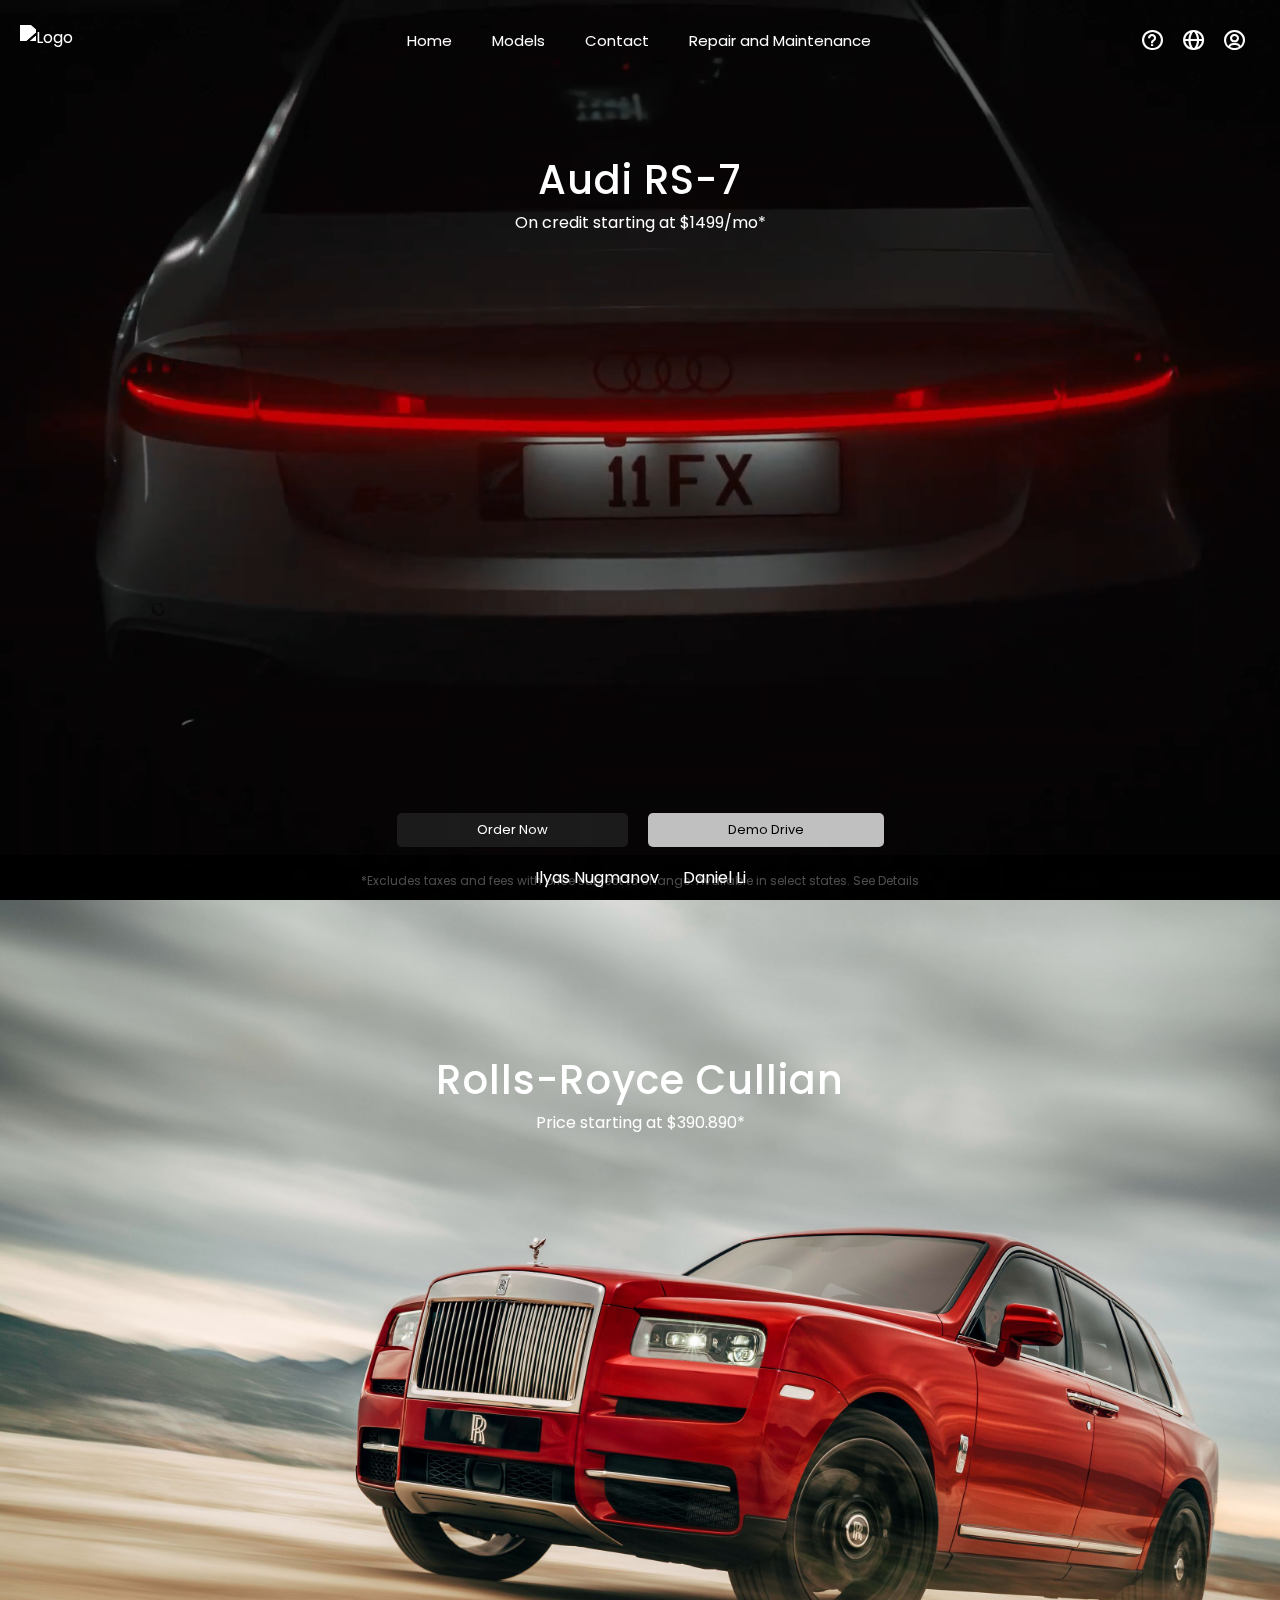
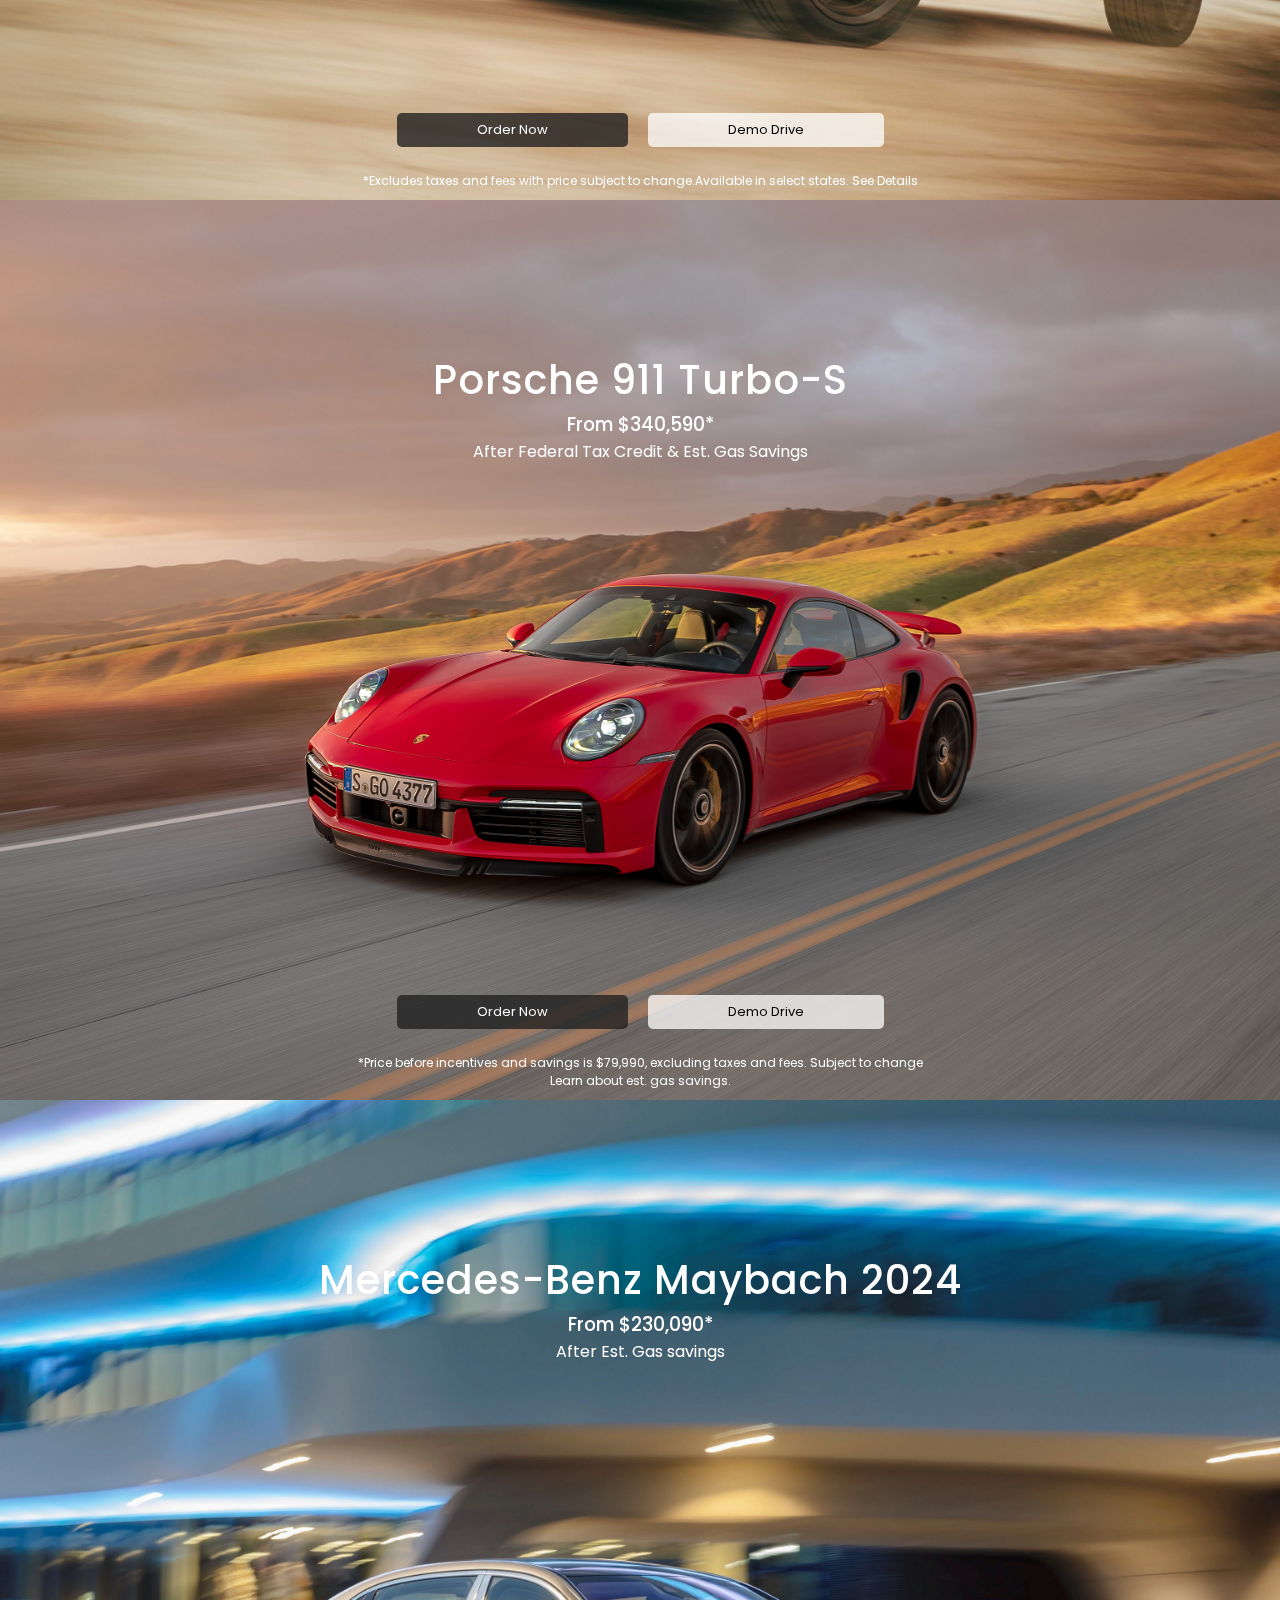
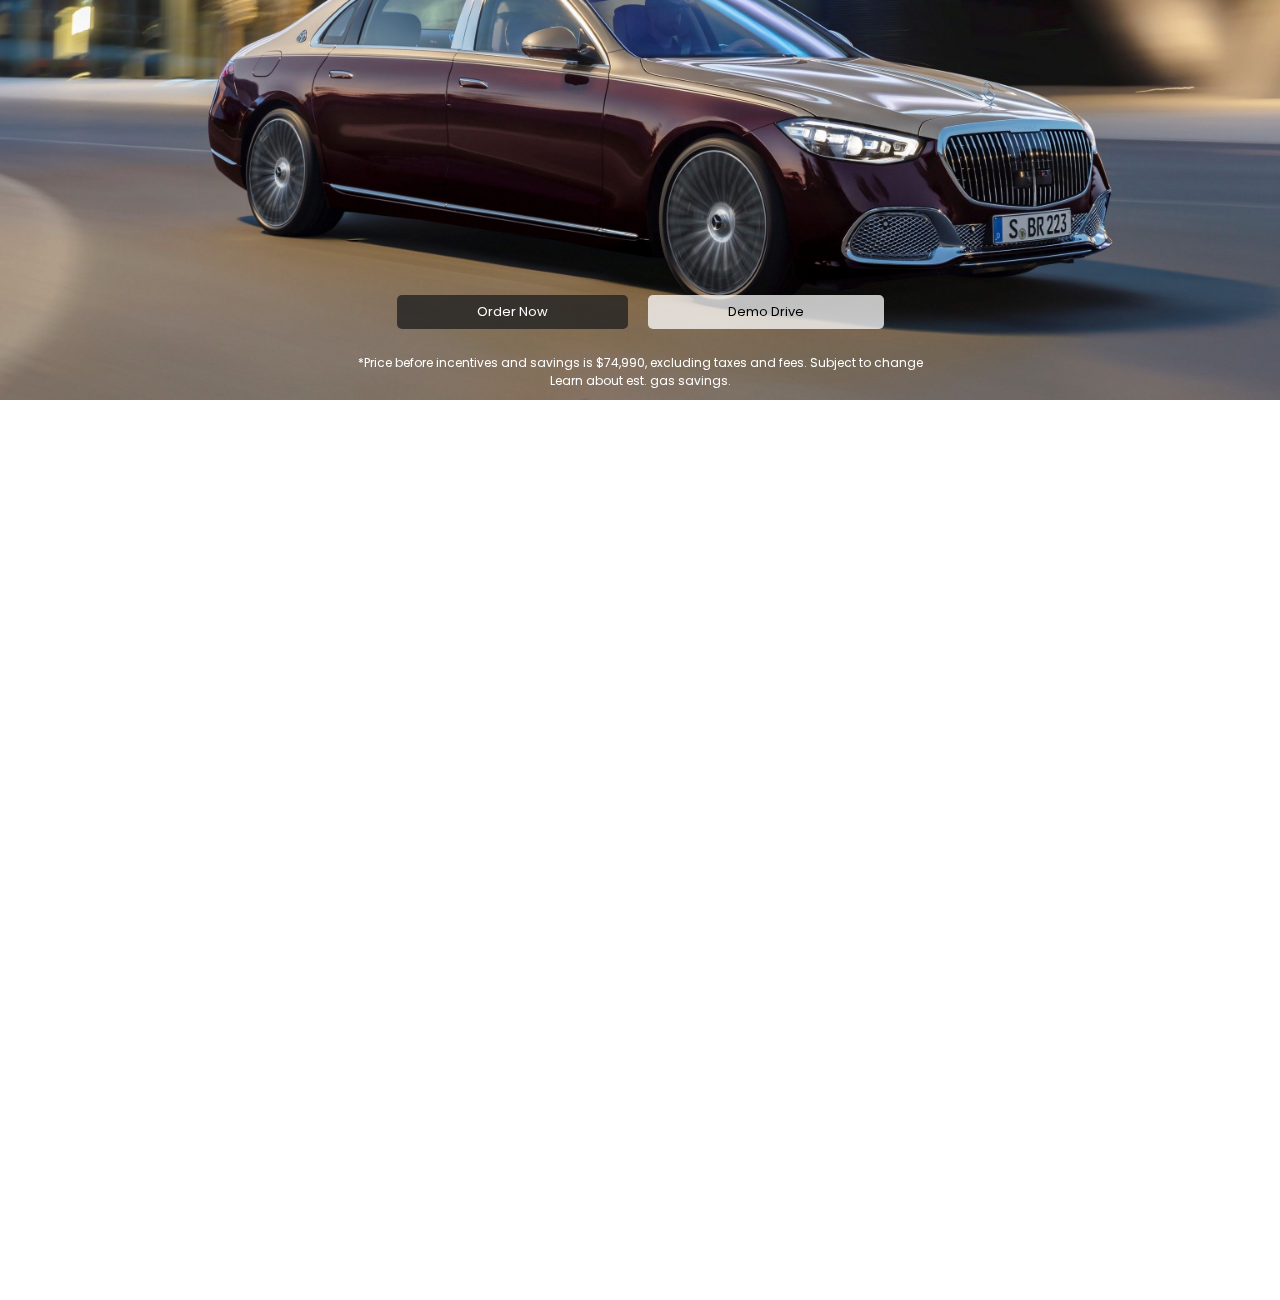
==== index.html @ b731d1b4 "sorting and new page" ====
<!DOCTYPE html>
<html lang="en">
  <head>
    <meta charset="UTF-8" />
    <meta name="viewport" content="width=device-width, initial-scale=1.0" />
    <link rel="stylesheet" href="style.css" />
    <link href="https://unpkg.com/boxicons@2.1.4/css/boxicons.min.css" rel="stylesheet" />
    
    <title>Car Showroom Website</title>
  </head>
  <body>
    <nav class="nav-container">
      
        <img class="logo" src="media/Logo.png" alt="Logo" />
      </a>
      <ul>
        <li><a href="index.html">Home</a></li>
        <li><a href="models.html">Models</a></li>
        <li><a href="contact.html">Contact</a></li>
        <li><a href="repair.html">Repair and Maintenance</a></li>
      </ul>
      <div class="icons">
        <i class="bx bx-help-circle"></i>
        <i class="bx bx-globe"></i>
        <i class="bx bx-user-circle"></i>
      </div>
    </nav>


    <ul class="pages">
      <li>
        <video src="media/audirs7.mp4" muted autoplay loop></video>
        <div class="page-info">
          <h1>Audi RS-7</h1>
          <p>On credit starting at $1499/mo*</p>
        </div>
        <div class="page-footer">
          <div class="buttons inverted">
            <button>Order Now</button>
            <button>Demo Drive</button>
            
          </div>
          <p>
            *Excludes taxes and fees with price subject to change. Available in select states.
            <a href="#">See Details</a>
          </p>
        </div>
      </li>


    
      <li>
        <img src="media/roll-royce-callinan.jpg" alt="Rolls-Royce" />
        <div class="page-info">
          <h1>Rolls-Royce Cullian</h1>
          <p>Price starting at $390.890*</p>
        </div>
        <div class="page-footer">
          <div class="buttons inverted">
            <button>Order Now</button>
            <button>Demo Drive</button>
          </div>
          <p>
            *Excludes taxes and fees with price subject to change.Available in select states.
            <a href="#">See Details</a>
          </p>
        </div>
      </li>

      <li>
        <img src="media/Porsche-911-Turbo-S.jpg" alt="porsche" />
        <div class="page-info">
          <h1>Porsche 911 Turbo-S</h1>
          <h3>From $340,590*</h3>
          <p>After Federal Tax Credit & Est. Gas Savings</p>
        </div>
        <div class="page-footer">
          <div class="buttons inverted">
            <button>Order Now</button>
            <button>Demo Drive</button>
          </div>
          <p>
            *Price before incentives and savings is $79,990, excluding taxes and fees. Subject to change<br />
            <a href="#">Learn about est. gas savings.</a>
          </p>
        </div>
      </li>

      <li>
        <img src="media/mercedes-maybach.jpg" alt="maybach" />
        <div class="page-info">
          <h1>Mercedes-Benz Maybach 2024</h1>
          <h3>From $230,090*</h3>
          <p>After Est. Gas savings</p>
        </div>
        <div class="page-footer">
          <div class="buttons inverted">
            <button>Order Now</button>
            <button>Demo Drive</button>
          </div>
          <p>
            *Price before incentives and savings is $74,990, excluding taxes and fees. Subject to change<br />
            <a href="#">Learn about est. gas savings.</a>
          </p>
        </div>
      </li>

      <li>
        <video src="media/ferrari-purosangue.mp4" muted loop autoplay></video>
        <div class="page-info">
          <h1>Experience Purosangue</h1>
          <p>Schedule a Demo Drive Today</p>
          <p>Sales will start March 18</p>
        </div>
        <div class="page-footer">
          <div class="buttons demo-drive">
            <button>Demo Drive</button>
          </div>
        </div>
      </li>
    </ul>

    <footer>
      <p>Ilyas Nugmanov &emsp; Daniel Li</p>
    </footer>
  </body>
</html>
---- style.css ----
@import url("https://fonts.googleapis.com/css2?family=Poppins:wght@200;300;400;500;600;700;800&display=swap");

* {
  font-family: "Poppins", sans-serif;
  margin: 0;
  padding: 0;
  box-sizing: border-box;
}

html {
  overflow-x: hidden;
  scroll-snap-type: y mandatory;
}

.nav-container {
  position: fixed;
  top: 0;
  display: flex;
  justify-content: space-between;
  align-items: center;
  width: 100%;
  padding-right: 30px;
  padding-left: 20px;
  height: 80px;
  color: #fff;
  z-index: 1000;
}

.nav-container ul {
  display: flex;
  list-style: none;
  gap: 20px;
  font-size: 15px;
}

.nav-container ul li {
  cursor: pointer;
  transition: 0.5s;
  padding: 3px 10px;
  border-radius: 5px;
}

a {
  text-decoration: none;
  color: #fff;
}

.nav-container ul li:hover,
.nav-container .icons i:hover {
  background-color: rgba(0, 0, 0, 0.5);
}

.logo {
  width: 120px;
  height: 30px;
  cursor: pointer;
  filter: brightness(0) invert(1);
}

.nav-container .icons {
  display: flex;
  font-size: 25px;
  gap: 10px;
  cursor: pointer;
}

.nav-container .icons i {
  border-radius: 50%;
  padding: 3px;
  transition: 0.5s;
}

.pages {
  display: flex;
  justify-content: center;
  list-style: none;
  text-align: center;
  flex-direction: column;
}

.pages li {
  position: relative;
  display: flex;
  flex-direction: column;
  height: 100vh;
  width: 100vw;
  justify-content: space-between;
  padding-top: 150px;
  padding-bottom: 10px;
  color: #fff;
  scroll-snap-align: start;
}

.pages li video,
.pages li img {
  position: absolute;
  top: 0;
  left: 0;
  z-index: -1;
  object-fit: cover;
  width: 100%;
  height: 100%;
}

.page-info h1 {
  letter-spacing: 1px;
  font-size: 40px;
}

.page-info h1,
.page-info h3 {
  font-weight: 500;
}

.page-footer .buttons {
  margin-bottom: 25px;
  display: flex;
  gap: 20px;
  justify-content: center;
}

.page-footer .buttons button {
  font-size: 13px;
  padding: 7px 80px;
  border-radius: 5px;
  border: none;
  cursor: pointer;
}

.page-footer .buttons button:first-child {
  background-color: rgba(34, 34, 34, 0.8);
  color: #fff;
}

.page-footer .buttons button:last-child {
  background-color: rgba(255, 255, 255, 0.75);
}

.page-footer p,
.page-footer a {
  font-size: 12px;
  color: #fff;
}

.page-footer .buttons.demo-drive button {
  background-color: transparent;
  color: #fff;
  border: 3px solid #fff;
}

#model-info,
#model-footer {
  opacity: 0;
  transform: translateY(50px);
  transition: 3s;
}

footer {
  text-align: center;
  padding: 10px 0;
  color: #fff;
  position: fixed;
  bottom: 0;
  width: 100%;
  background-color: rgba(0, 0, 0, 0.7);
}
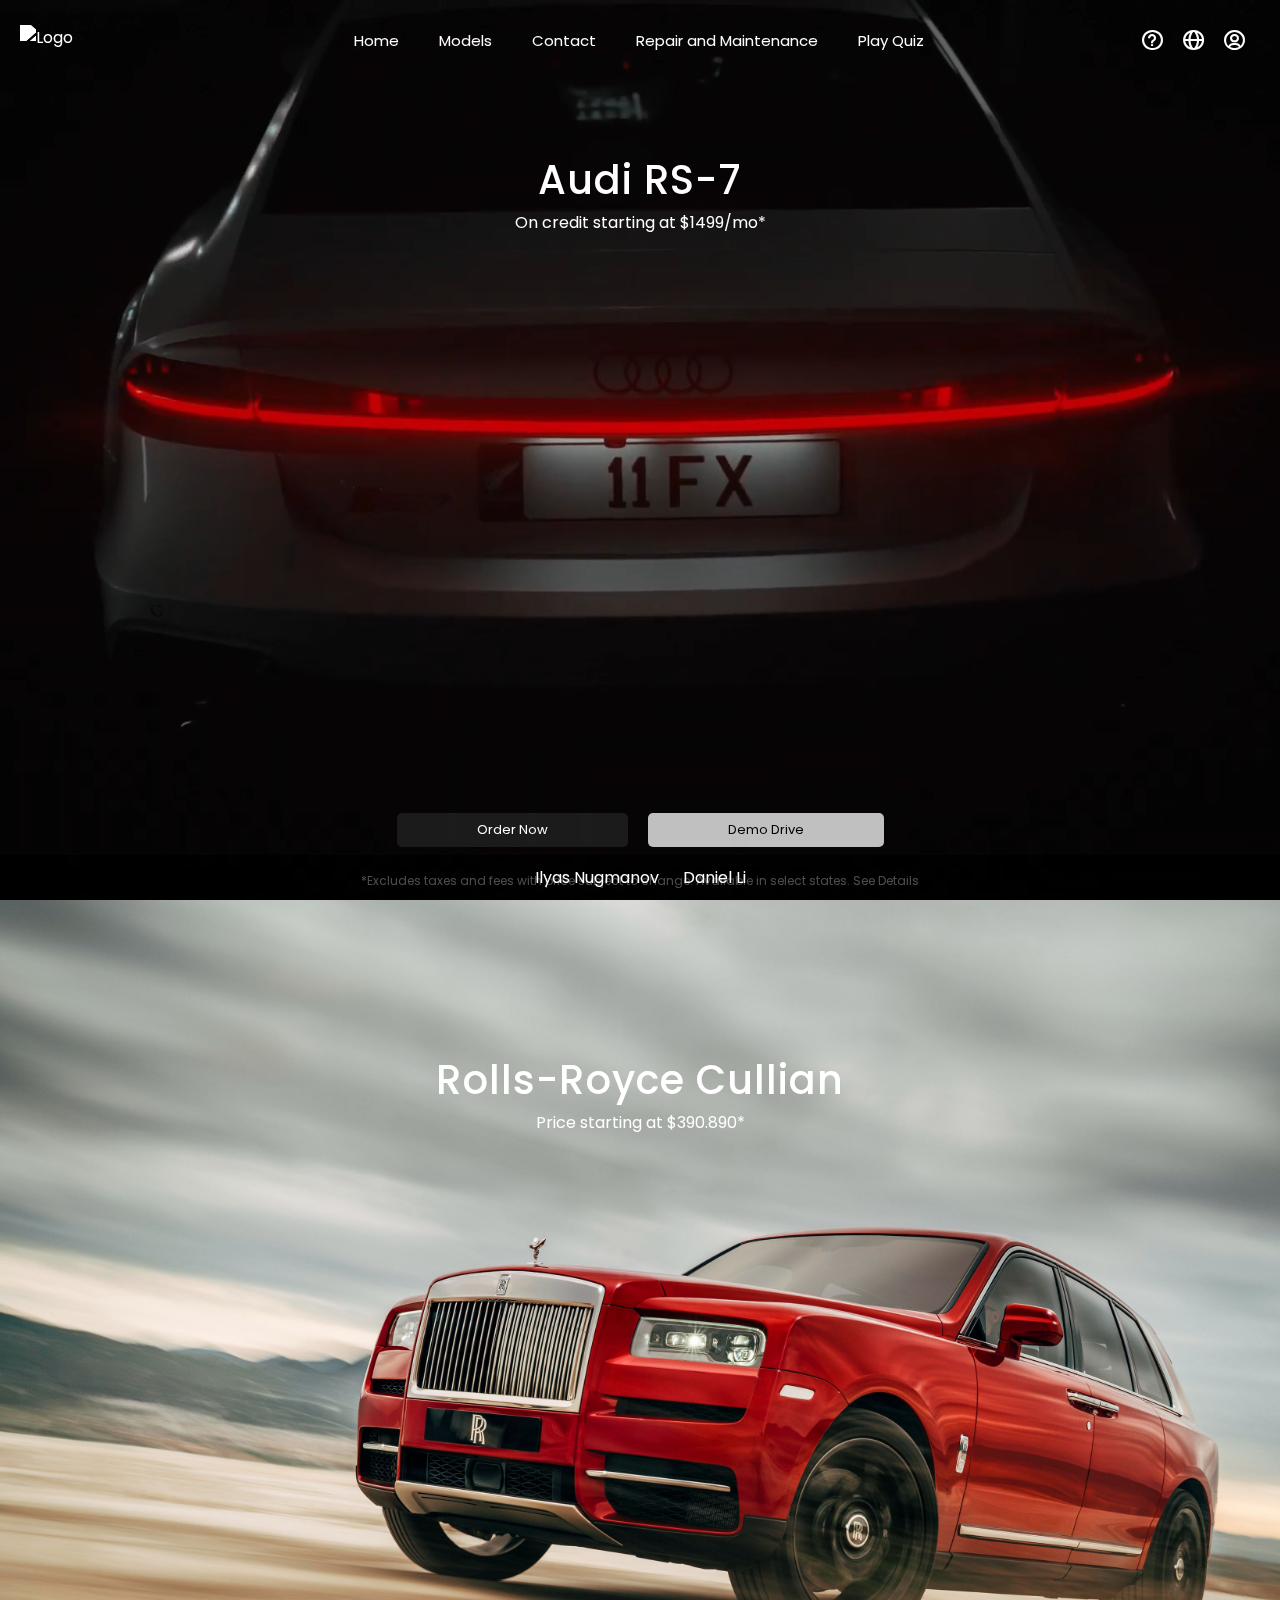
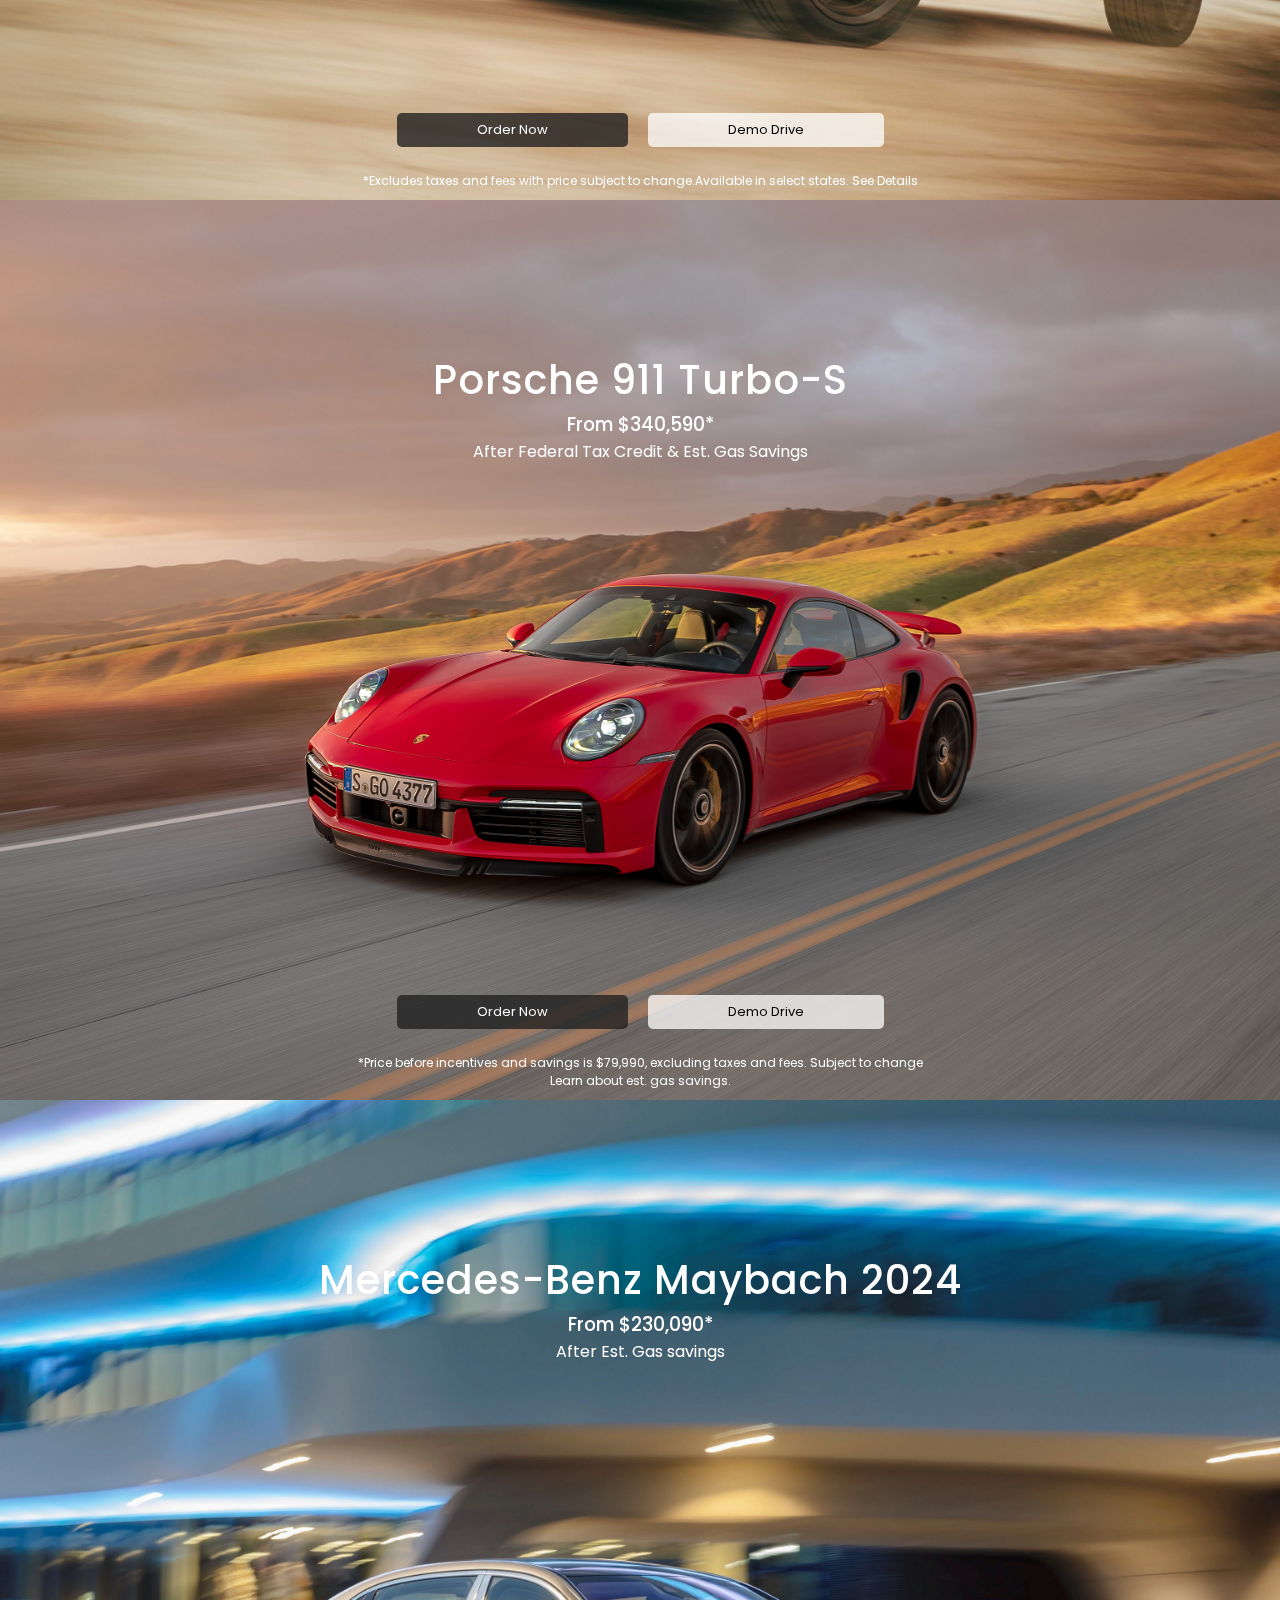
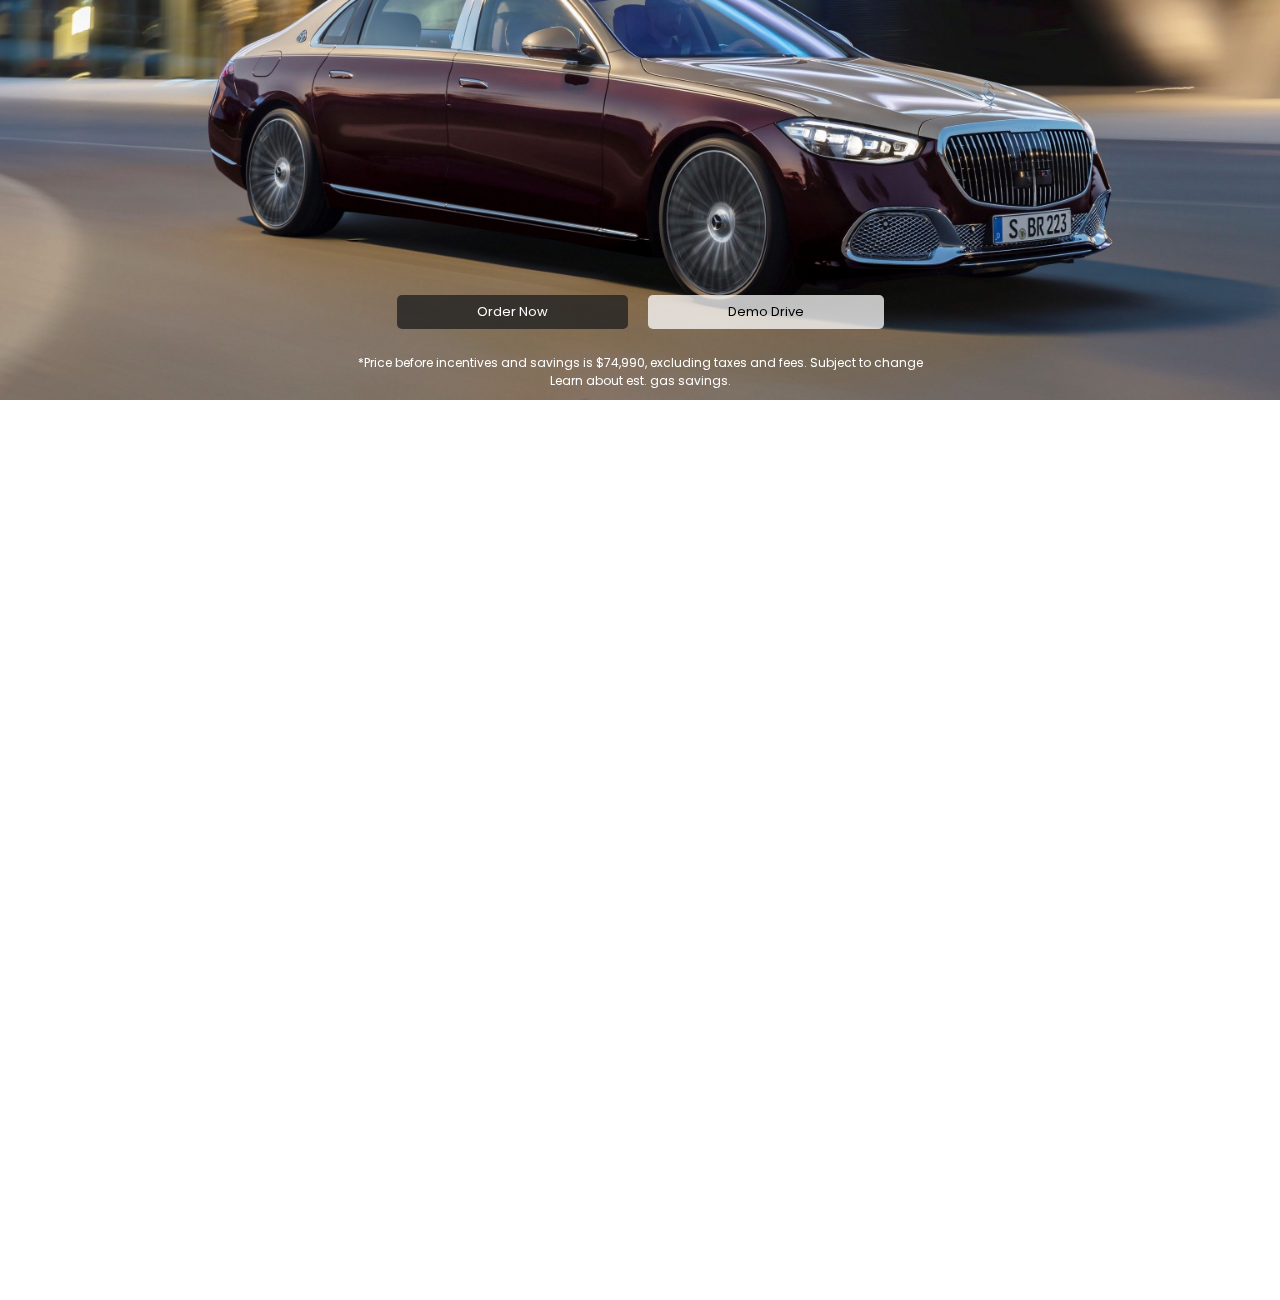
==== commit f246ab11: "quiz_added" ====
--- a/index.html
+++ b/index.html
@@ -18,6 +18,8 @@
         <li><a href="models.html">Models</a></li>
         <li><a href="contact.html">Contact</a></li>
         <li><a href="repair.html">Repair and Maintenance</a></li>
+        <li><a href="quiz.html">Play Quiz</a></li>
+        
       </ul>
       <div class="icons">
         <i class="bx bx-help-circle"></i>
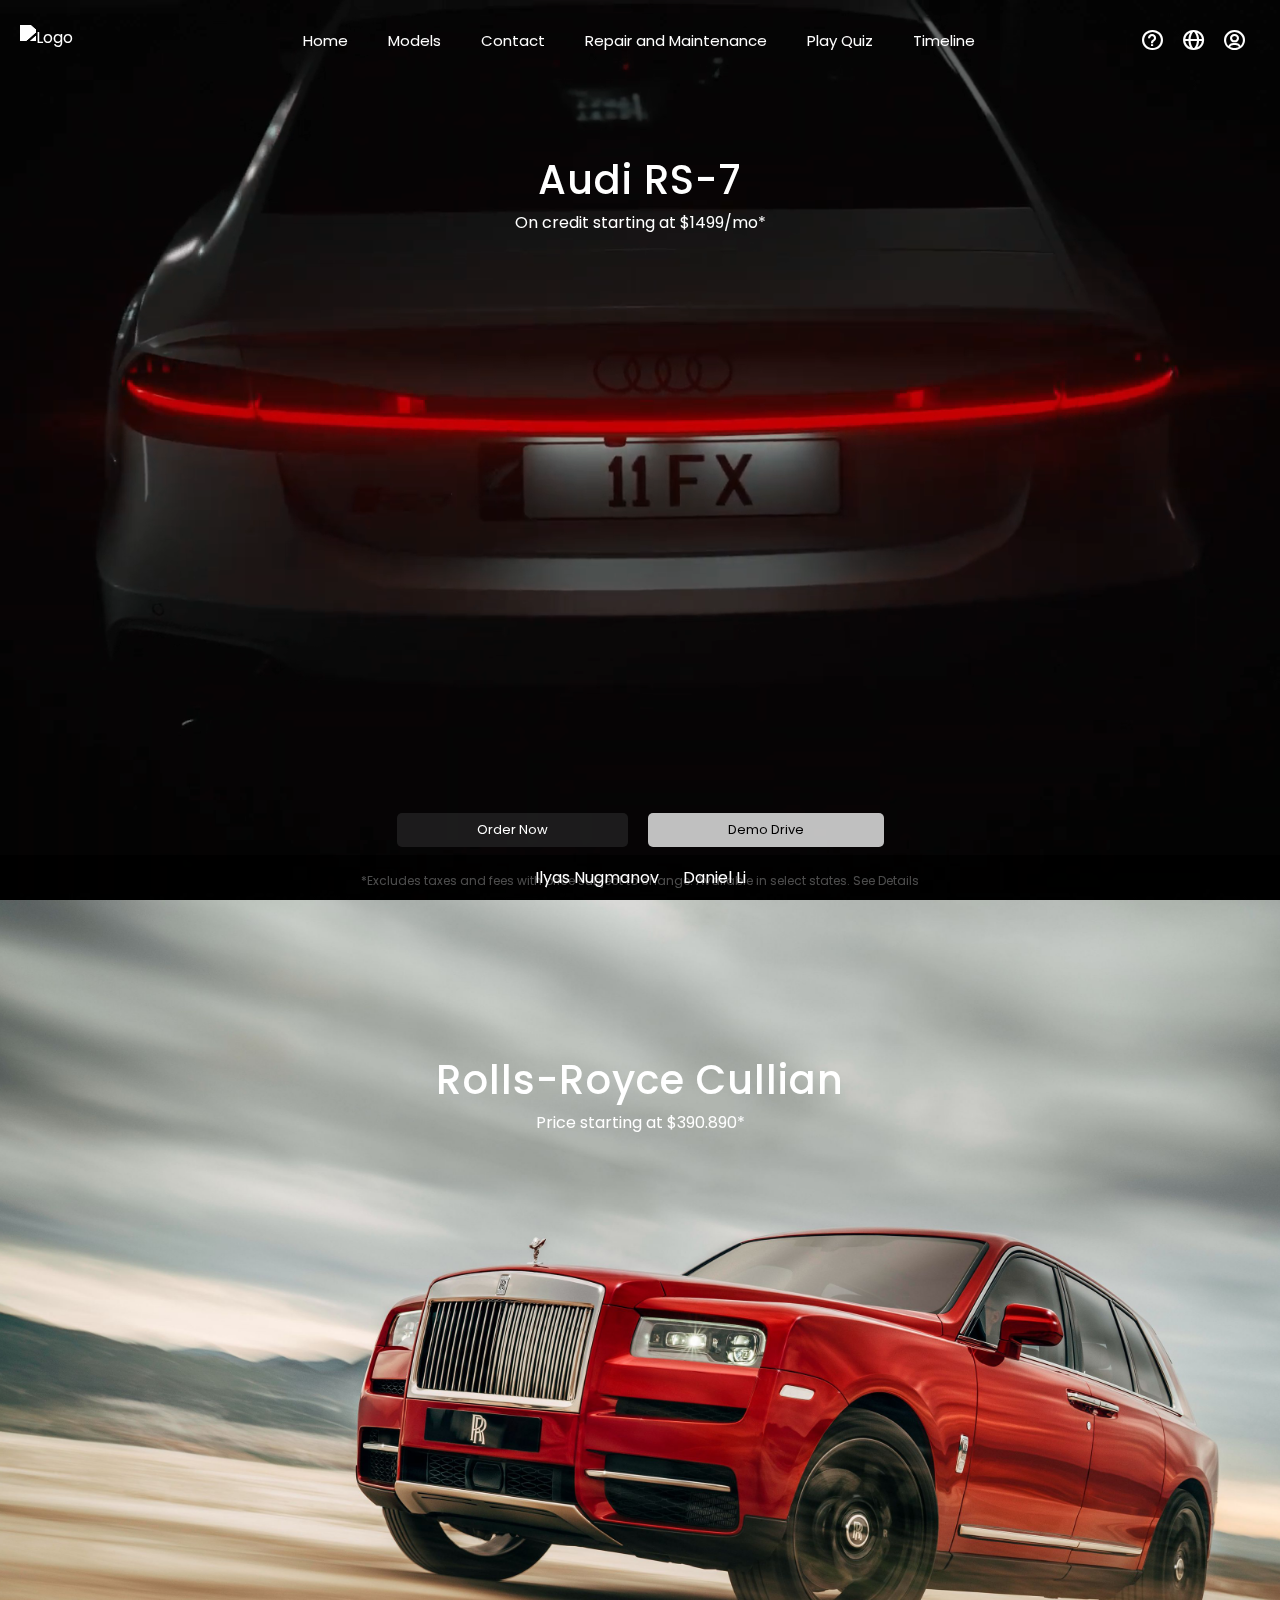
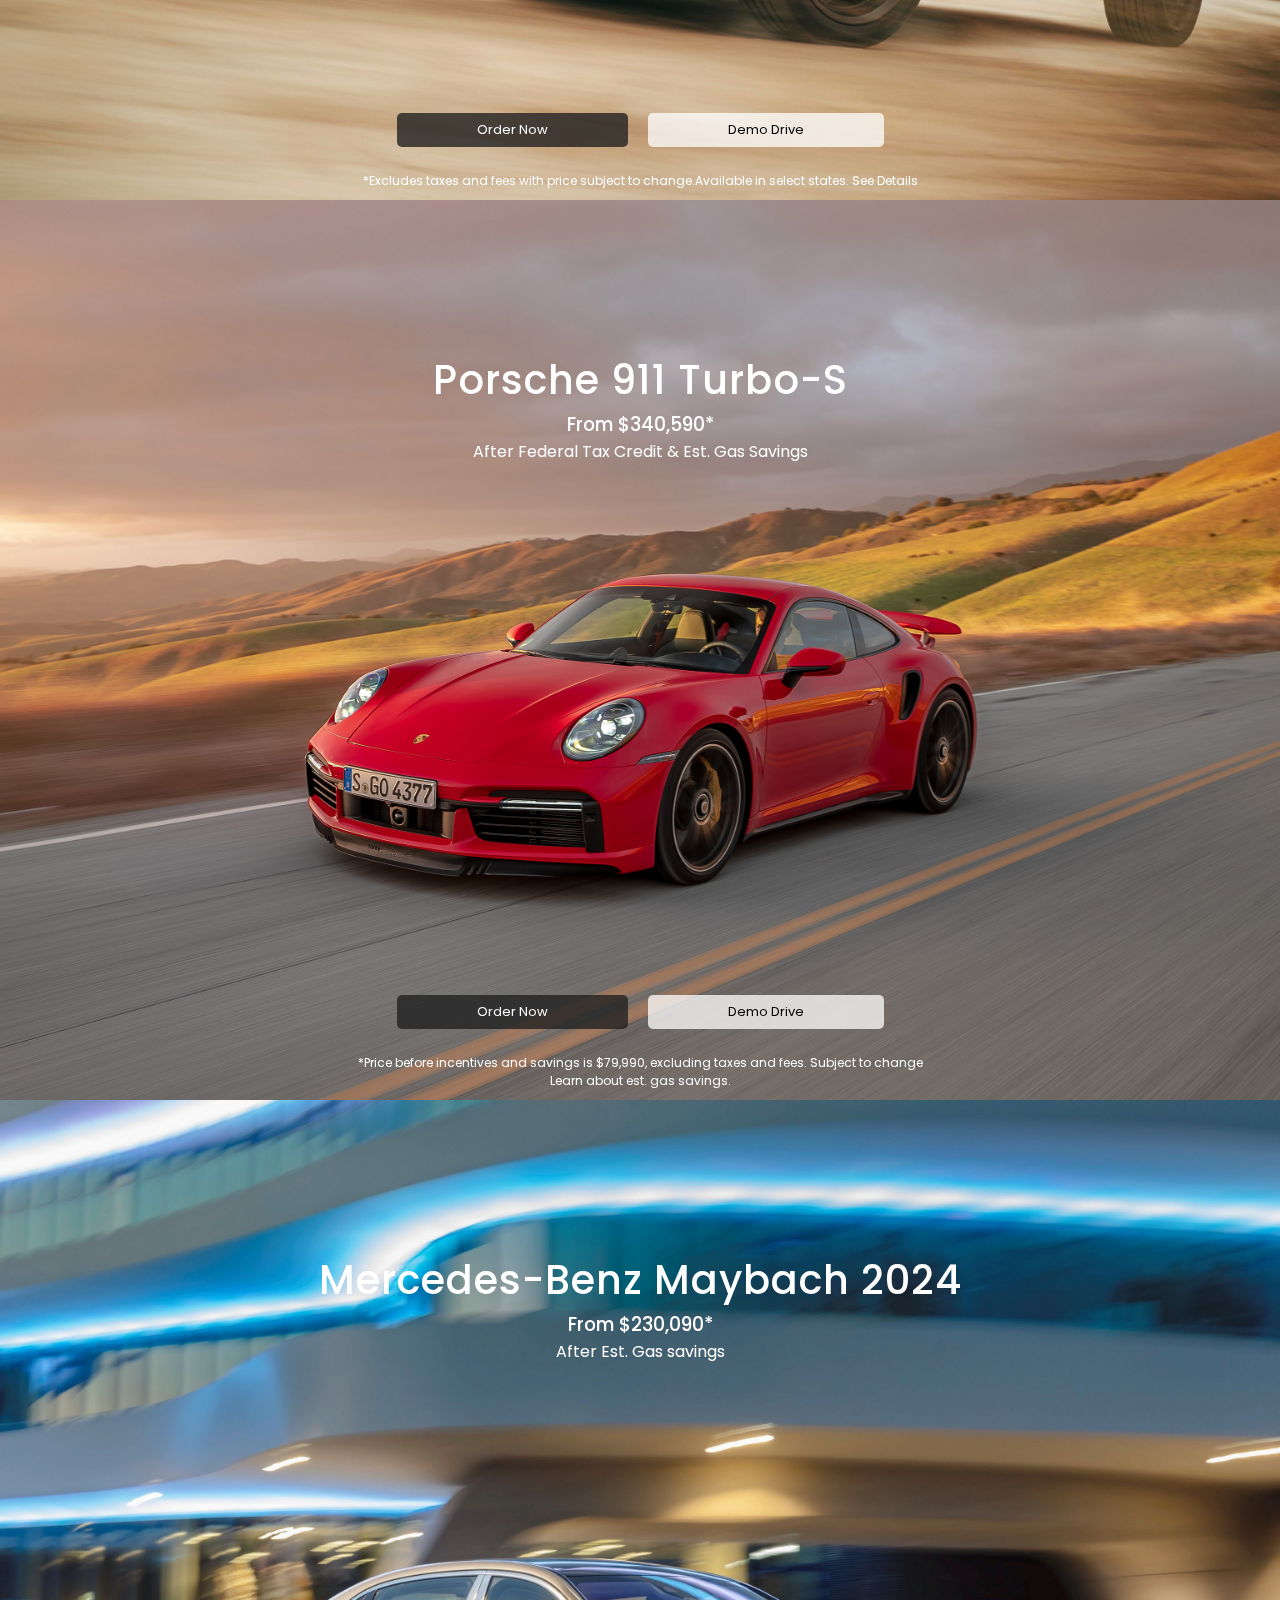
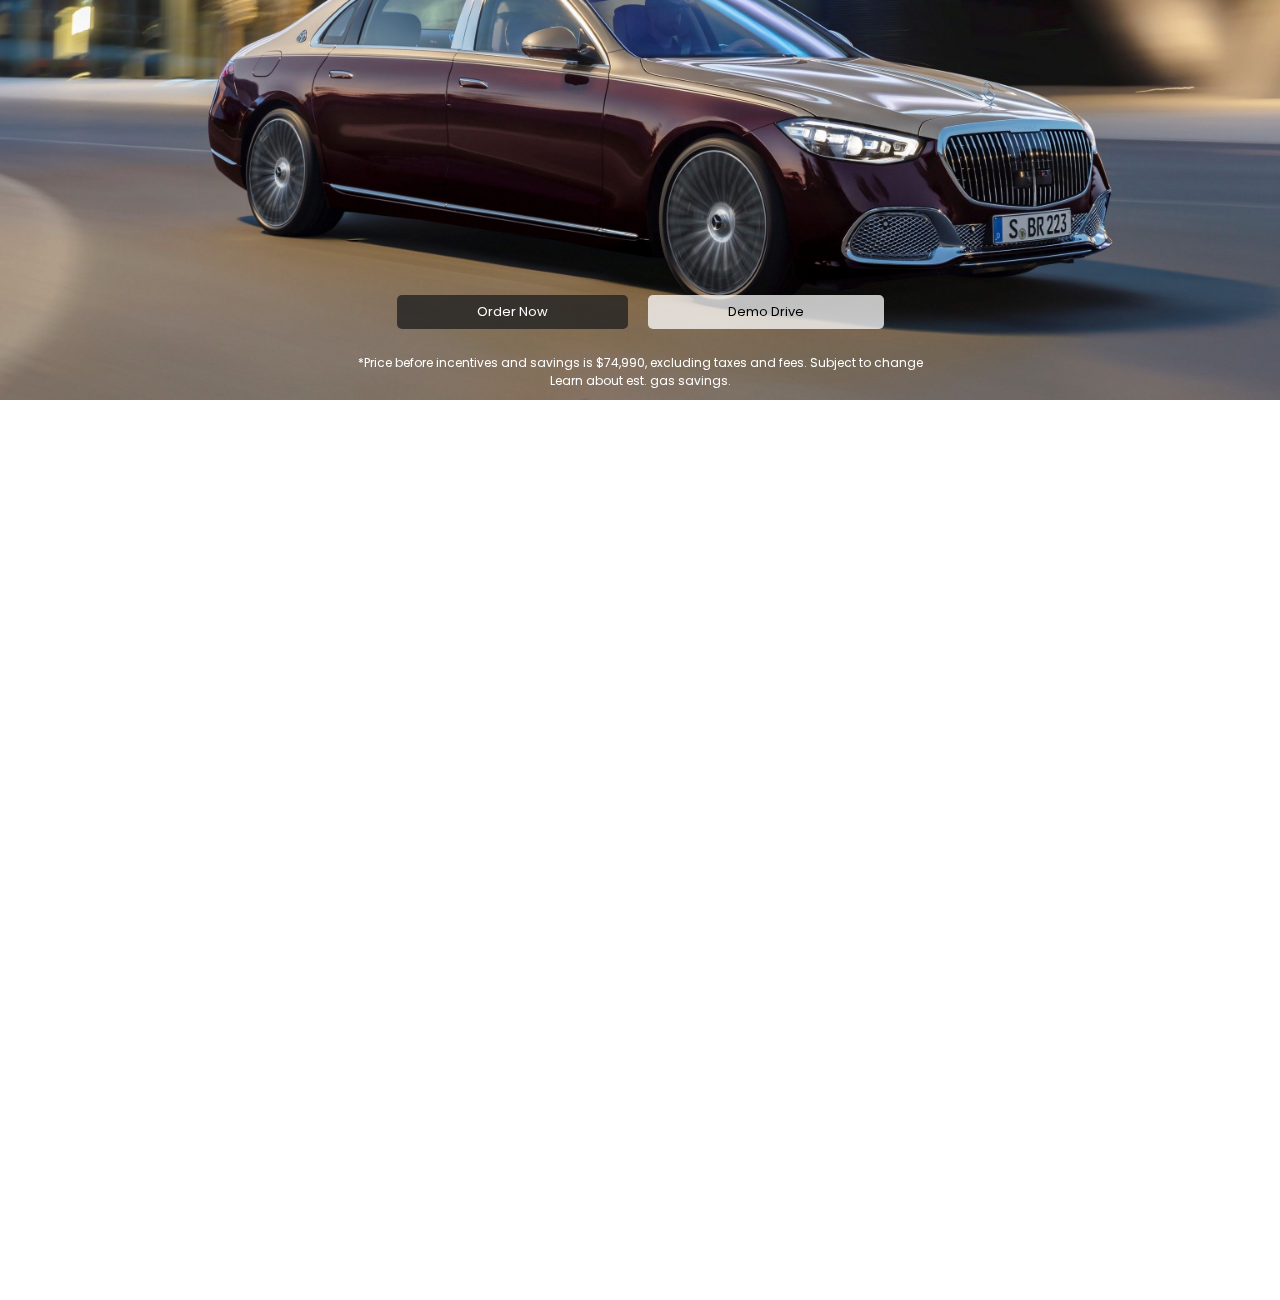
==== commit 6998274e: "timeline-added" ====
--- a/index.html
+++ b/index.html
@@ -19,6 +19,7 @@
         <li><a href="contact.html">Contact</a></li>
         <li><a href="repair.html">Repair and Maintenance</a></li>
         <li><a href="quiz.html">Play Quiz</a></li>
+        <li><a href="timeline.html">Timeline</a></li>
         
       </ul>
       <div class="icons">
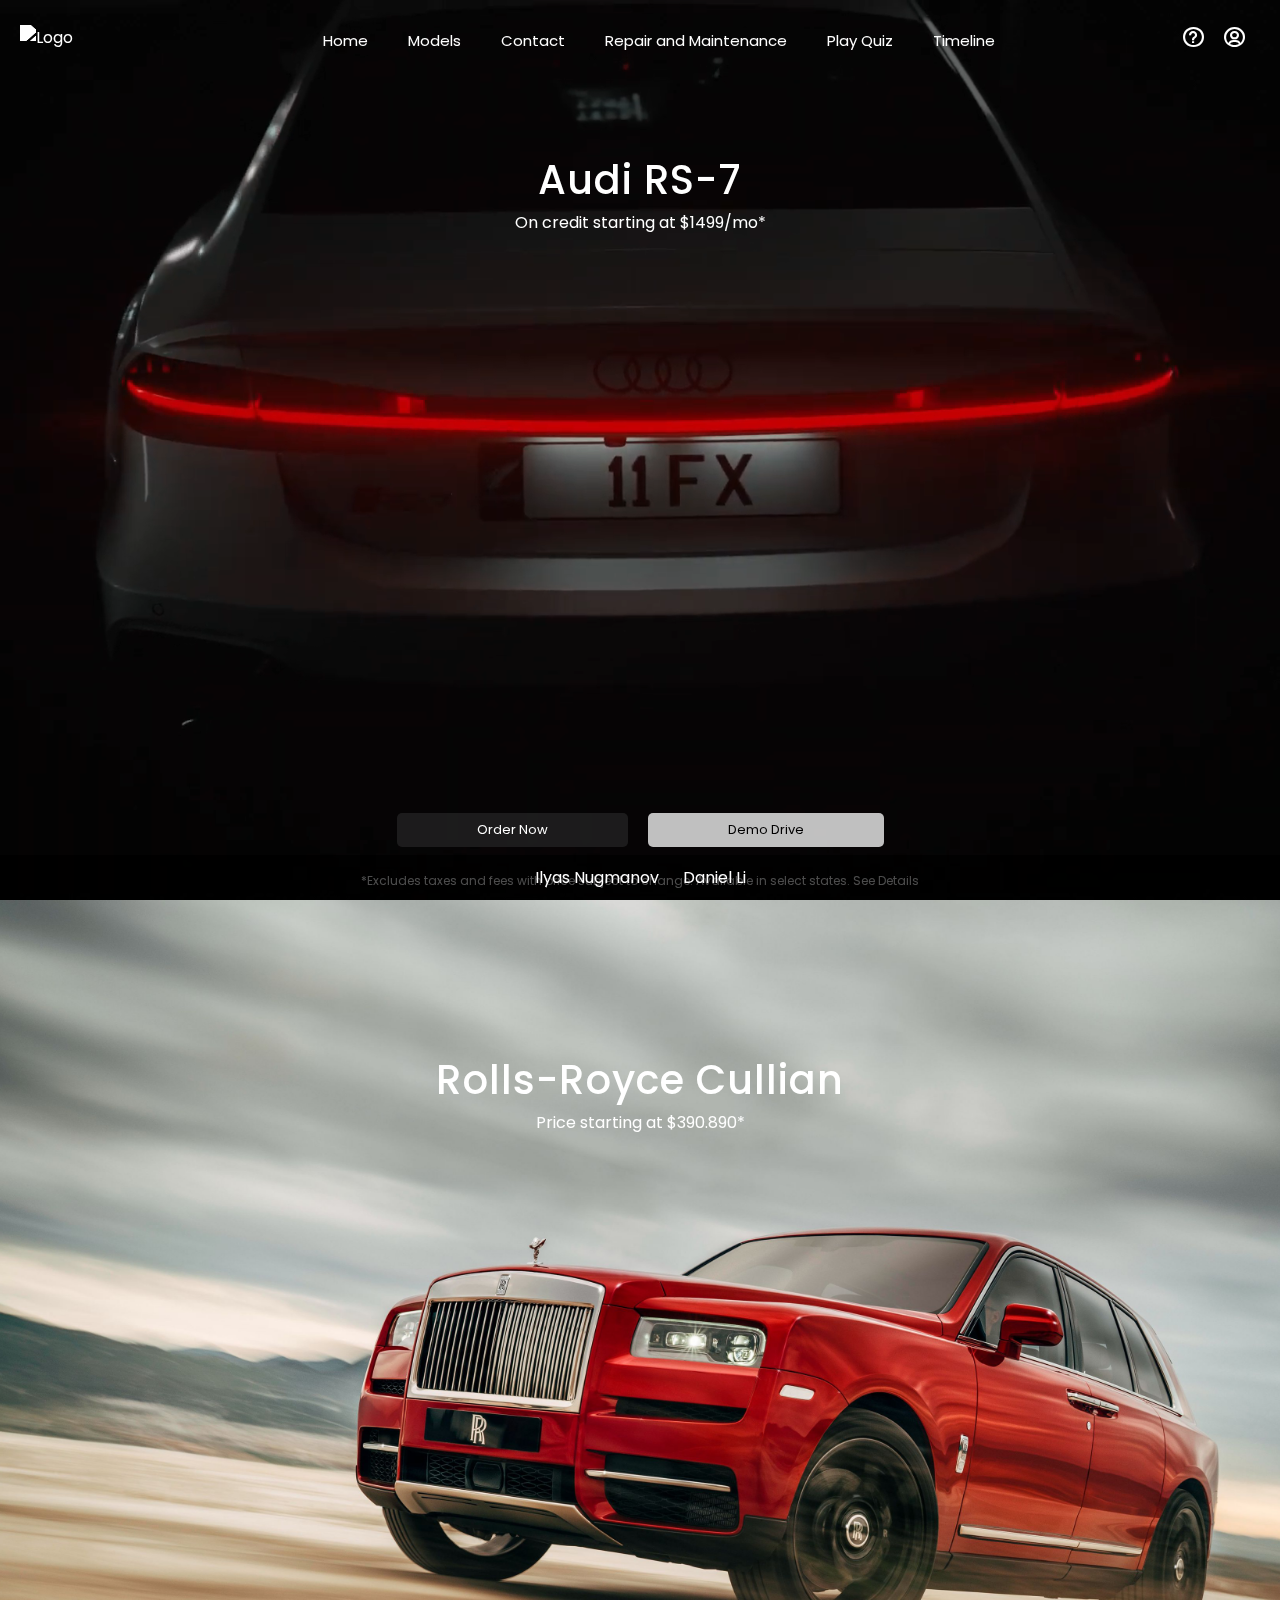
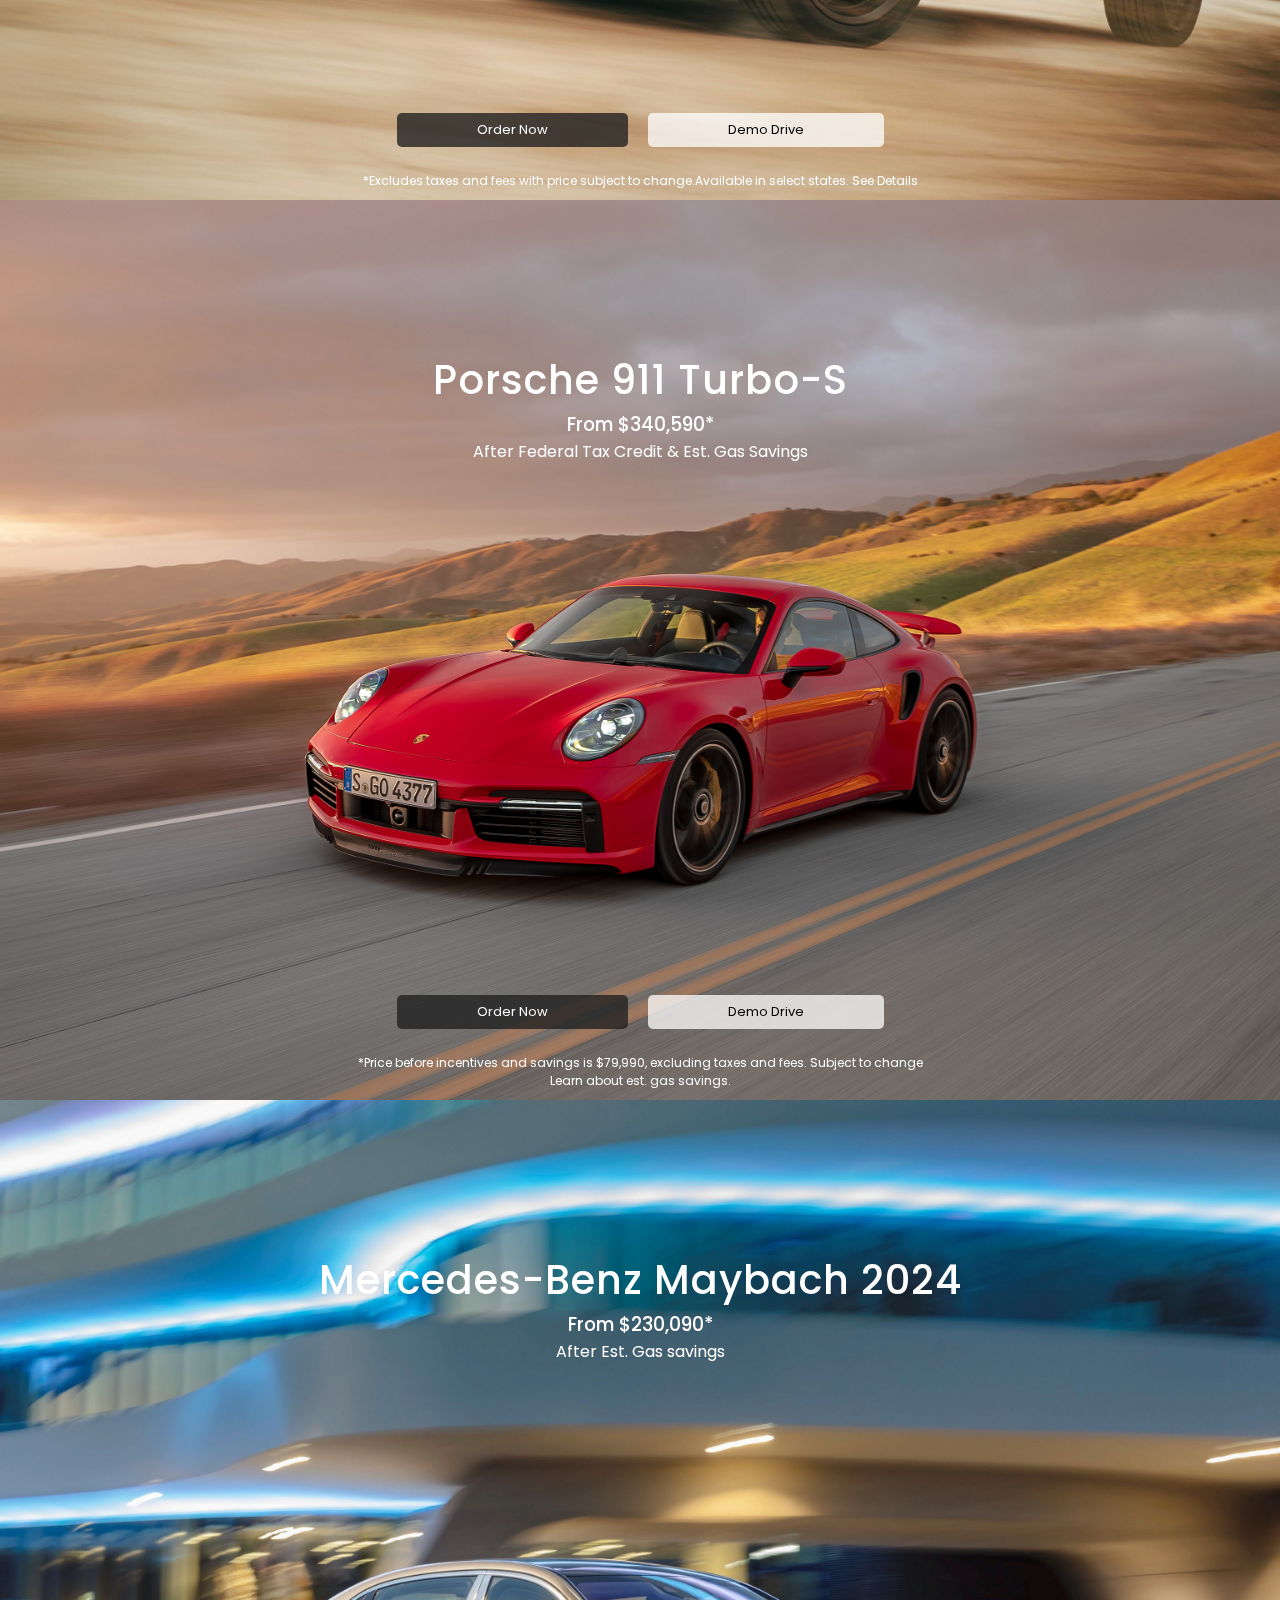
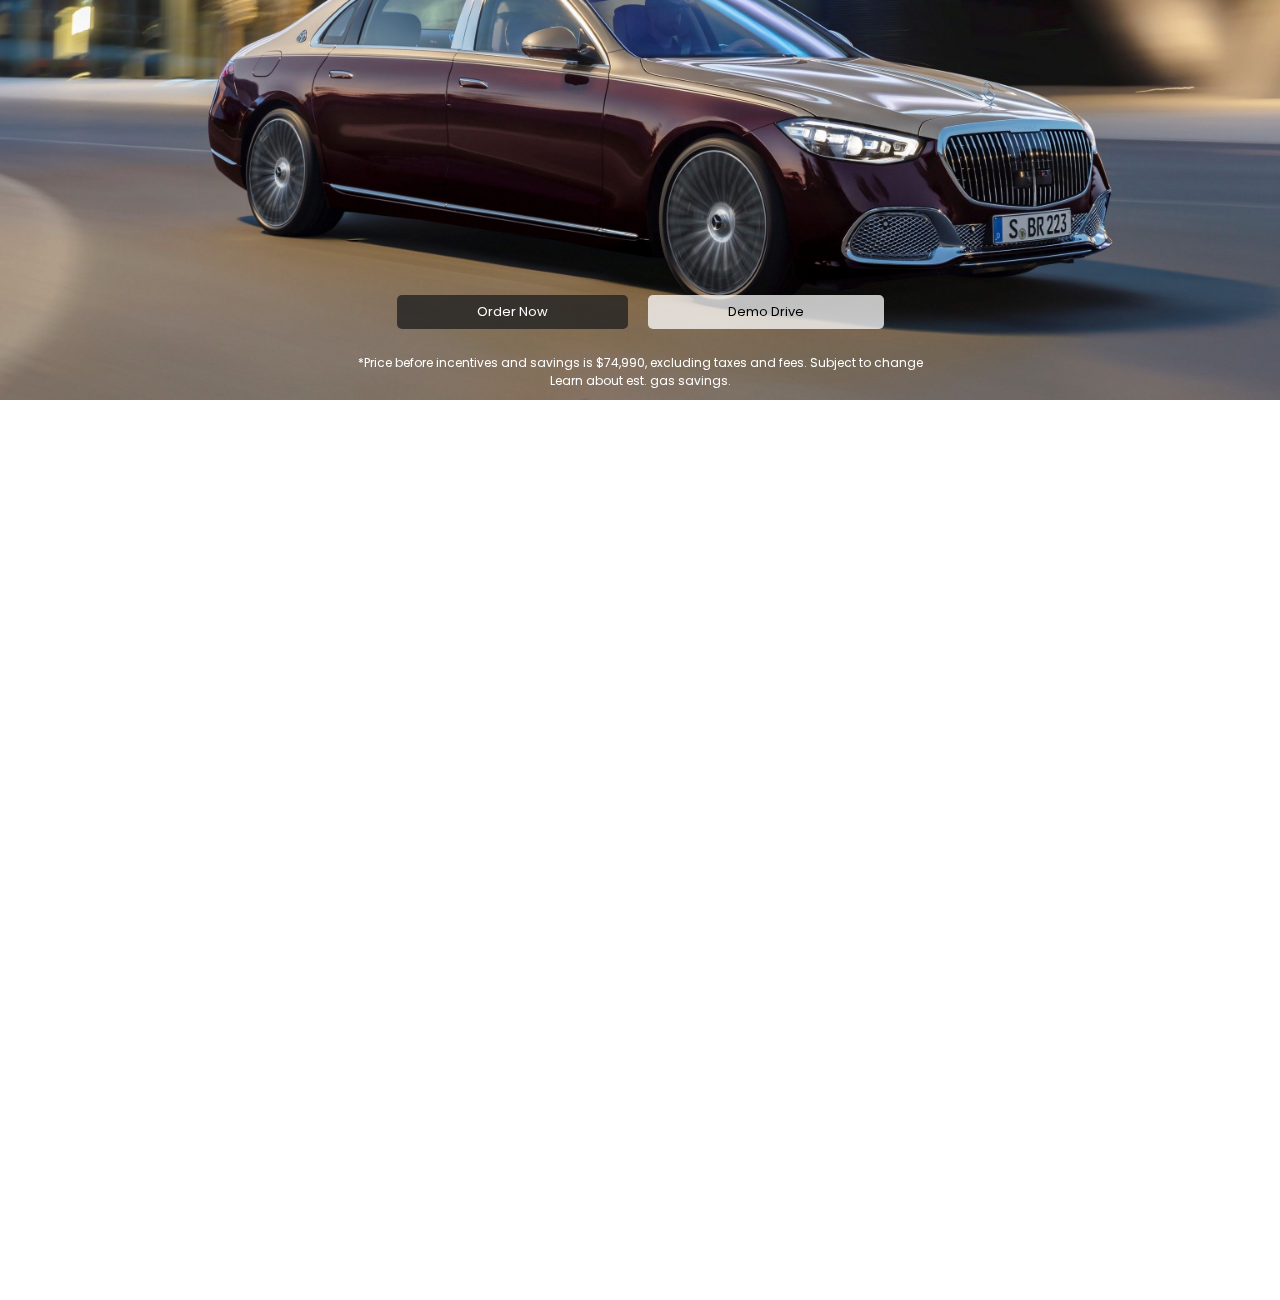
==== commit 877f6f37: "Merge branch 'main' of https://github.com/m1roxx/Car-Showroom" ====
--- a/index.html
+++ b/index.html
@@ -23,9 +23,8 @@
         
       </ul>
       <div class="icons">
-        <i class="bx bx-help-circle"></i>
-        <i class="bx bx-globe"></i>
-        <i class="bx bx-user-circle"></i>
+        <a href="contact.html"><i class="bx bx-help-circle"></i></a>
+        <a href="login.html"><i class="bx bx-user-circle"></i></a>
       </div>
     </nav>
 
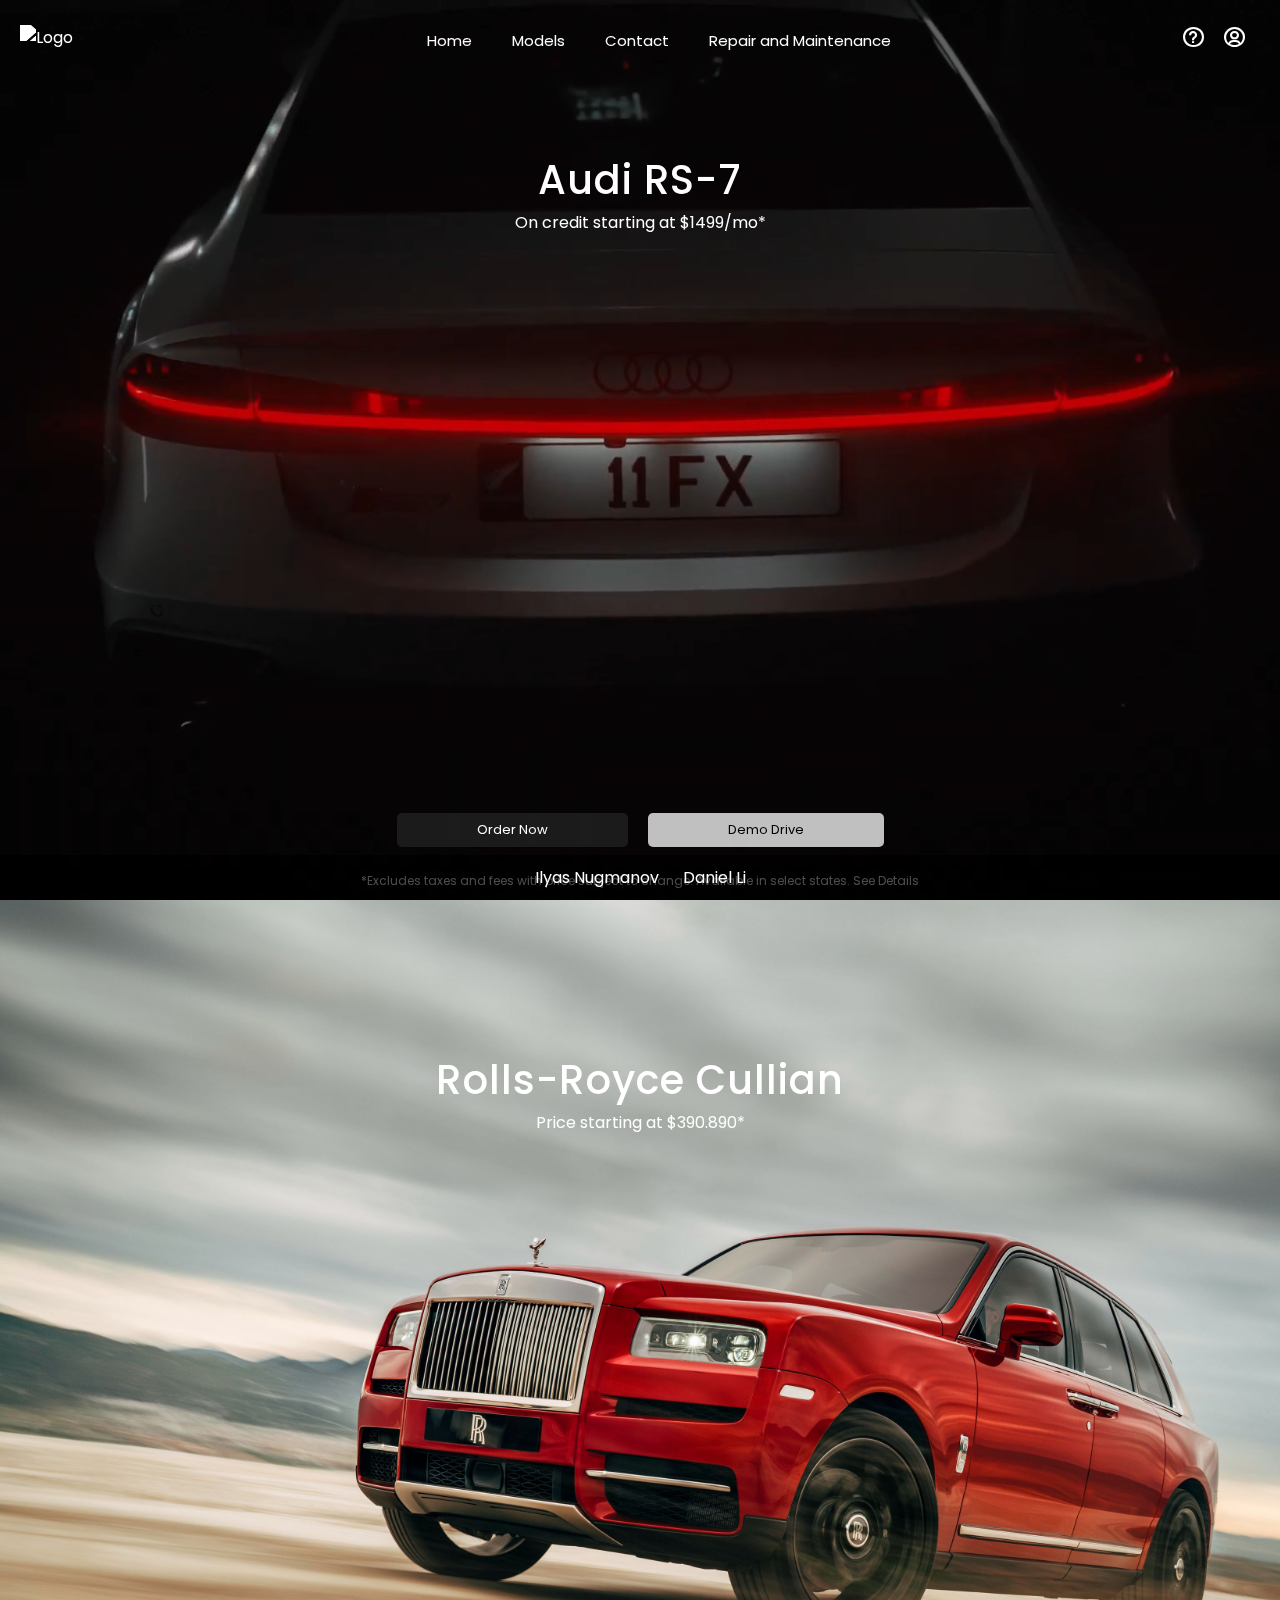
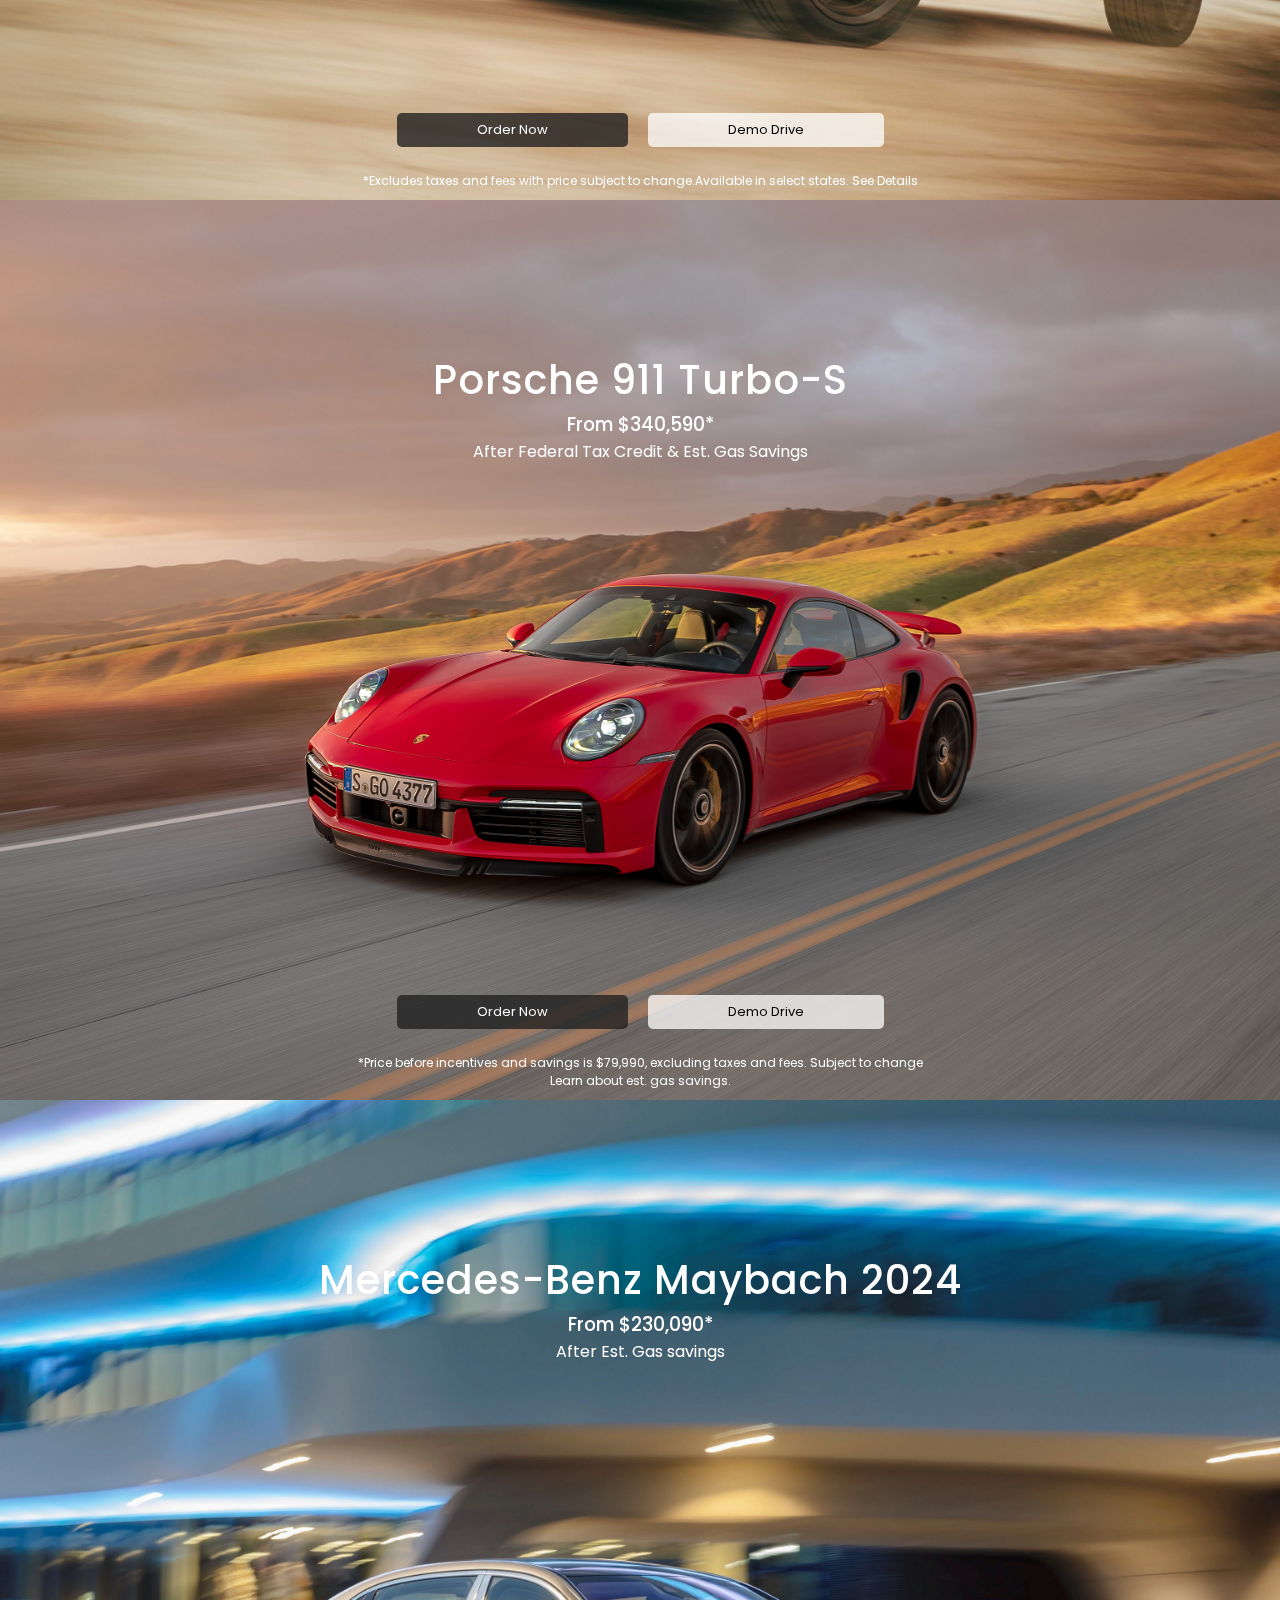
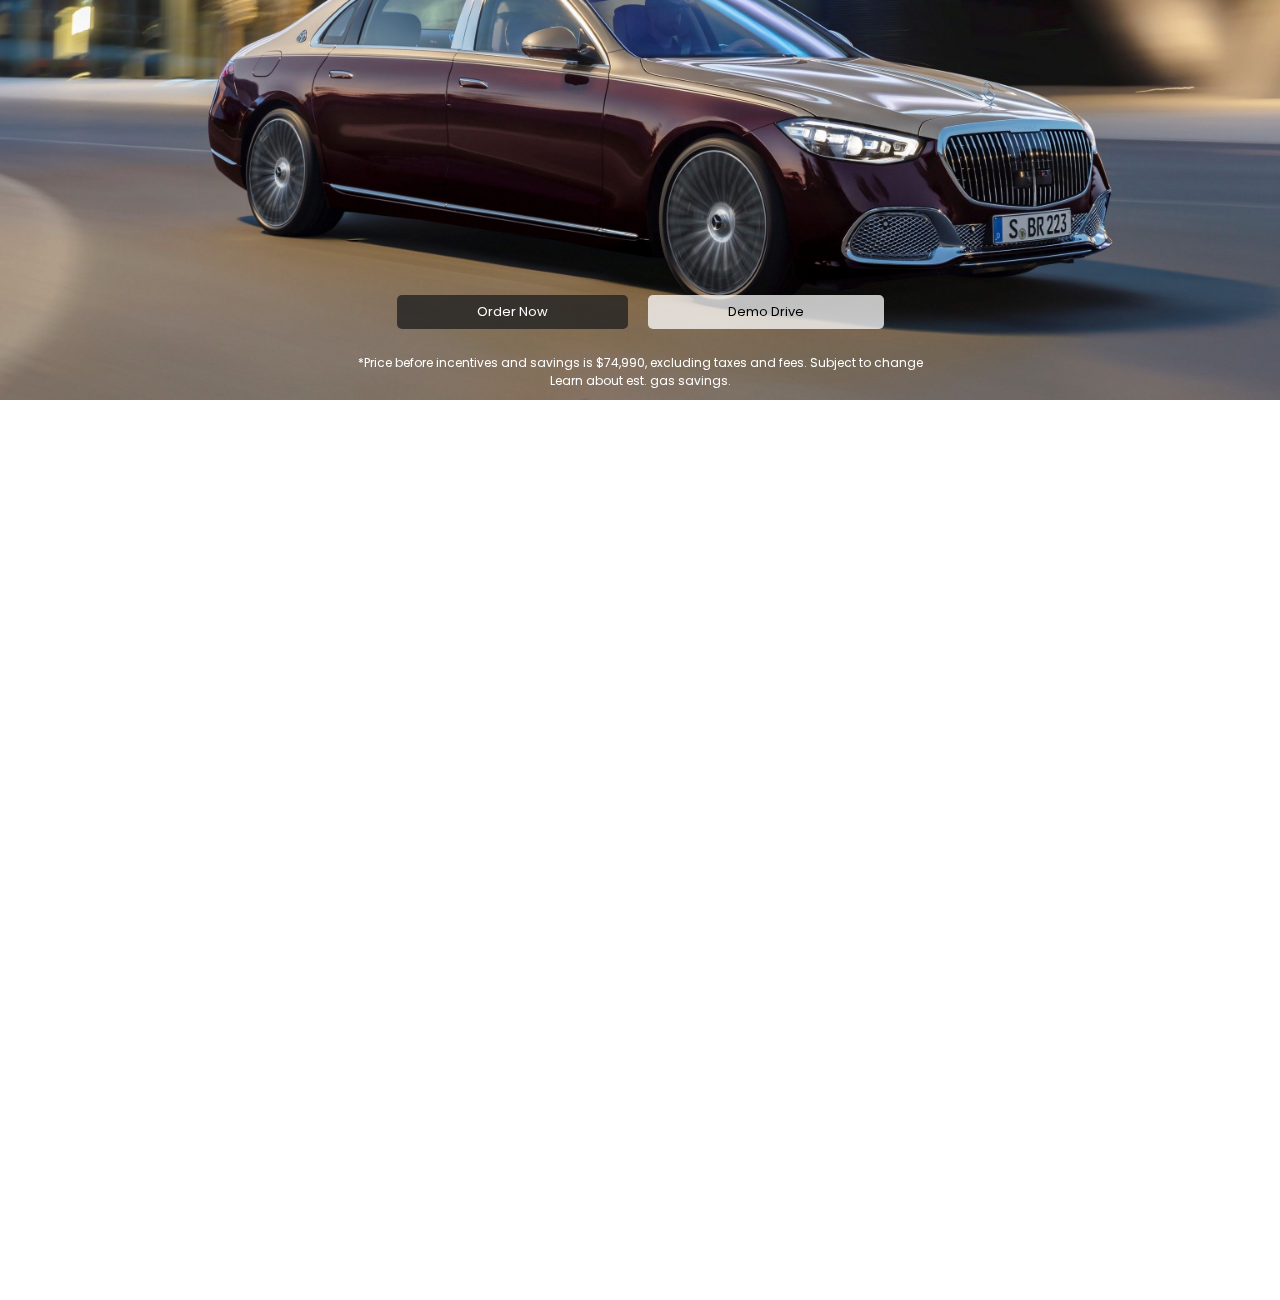
==== commit f093c549: "added registration and login" ====
--- a/index.html
+++ b/index.html
@@ -18,9 +18,6 @@
         <li><a href="models.html">Models</a></li>
         <li><a href="contact.html">Contact</a></li>
         <li><a href="repair.html">Repair and Maintenance</a></li>
-        <li><a href="quiz.html">Play Quiz</a></li>
-        <li><a href="timeline.html">Timeline</a></li>
-        
       </ul>
       <div class="icons">
         <a href="contact.html"><i class="bx bx-help-circle"></i></a>
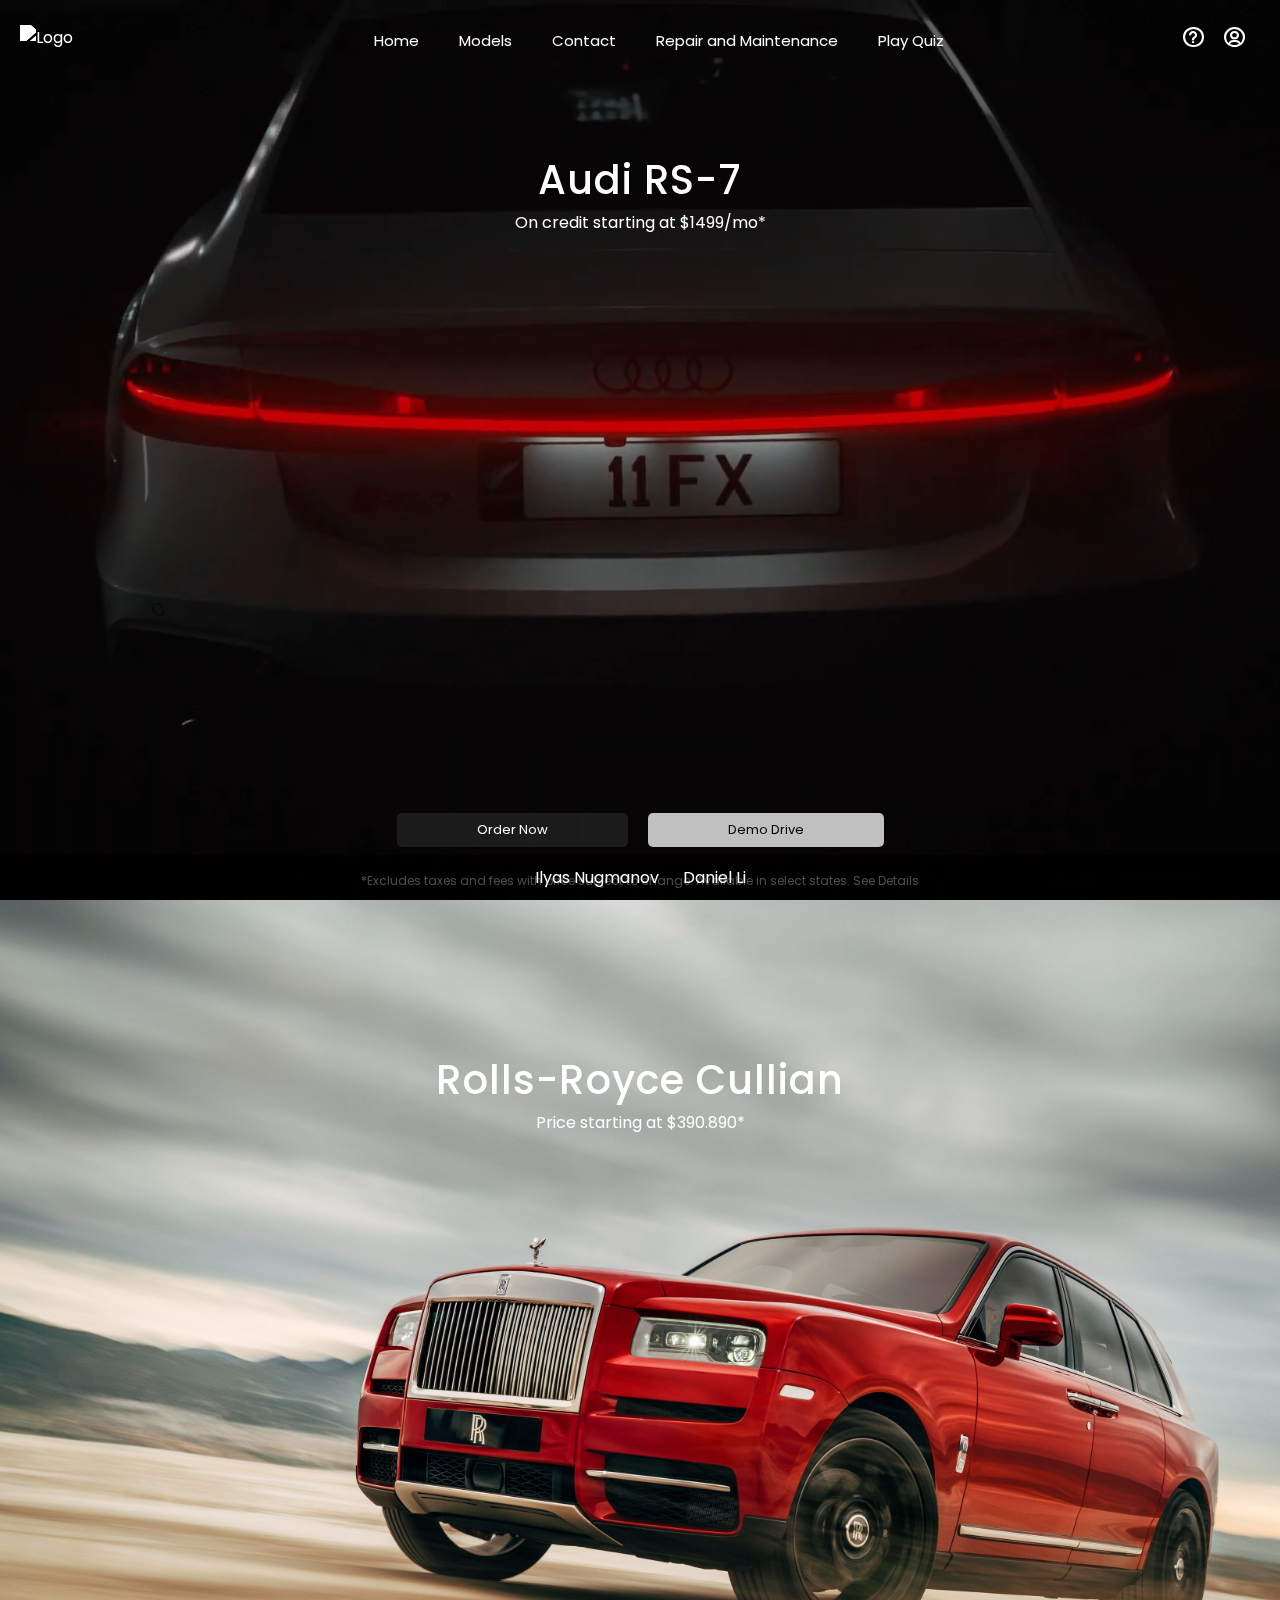
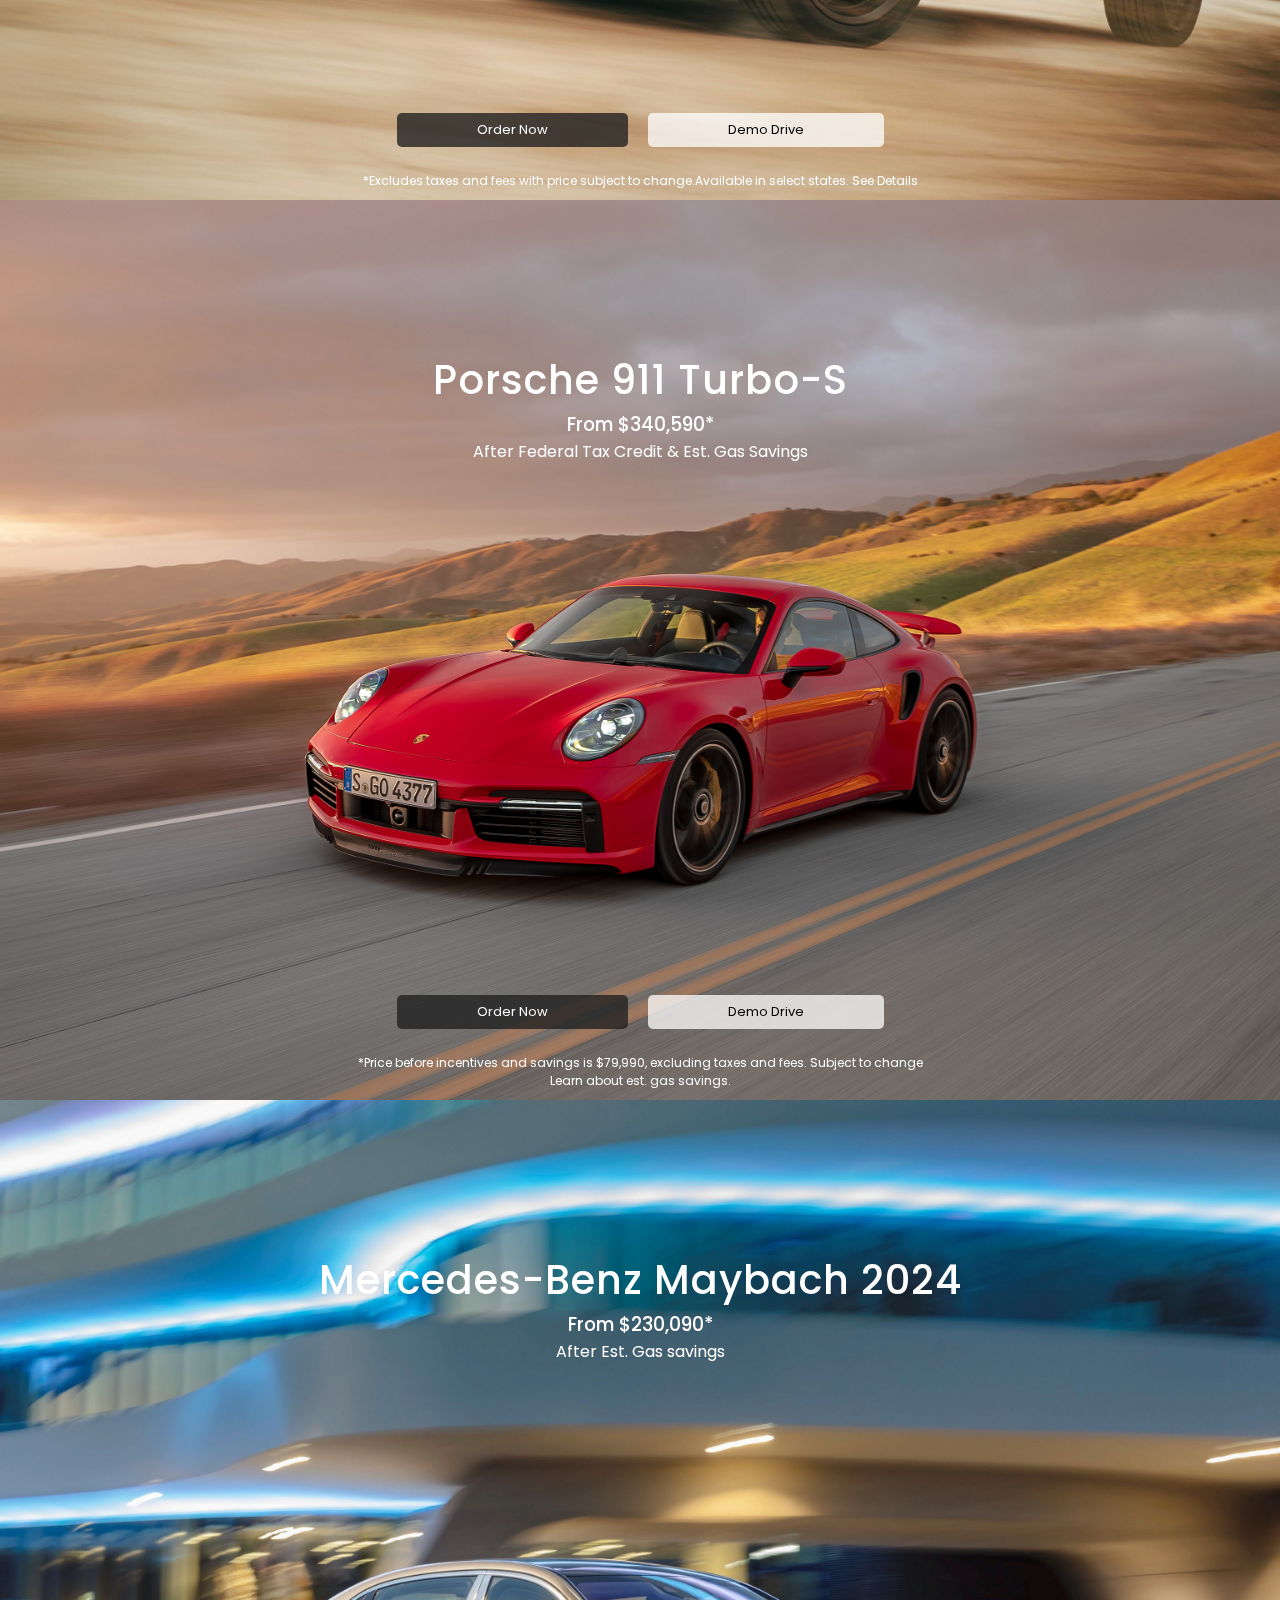
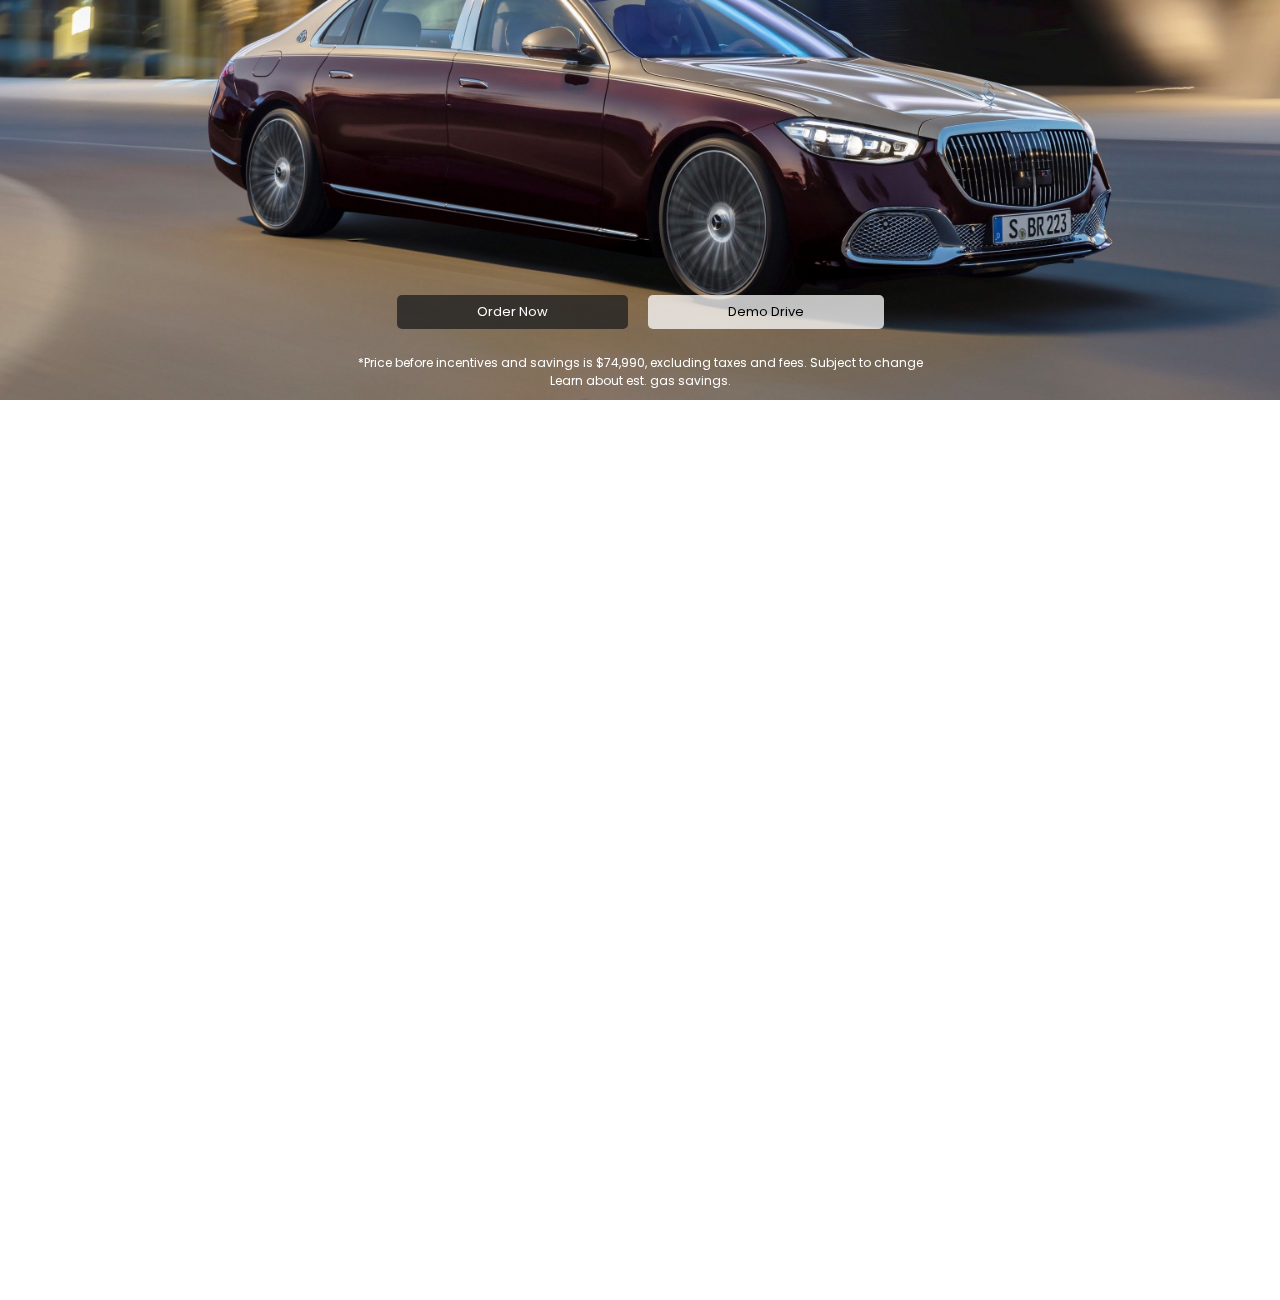
==== commit d841483c: "Merge branch 'main' of https://github.com/m1roxx/Car-Showroom" ====
--- a/index.html
+++ b/index.html
@@ -18,6 +18,8 @@
         <li><a href="models.html">Models</a></li>
         <li><a href="contact.html">Contact</a></li>
         <li><a href="repair.html">Repair and Maintenance</a></li>
+        <li><a href="quiz.html">Play Quiz</a></li>
+        
       </ul>
       <div class="icons">
         <a href="contact.html"><i class="bx bx-help-circle"></i></a>
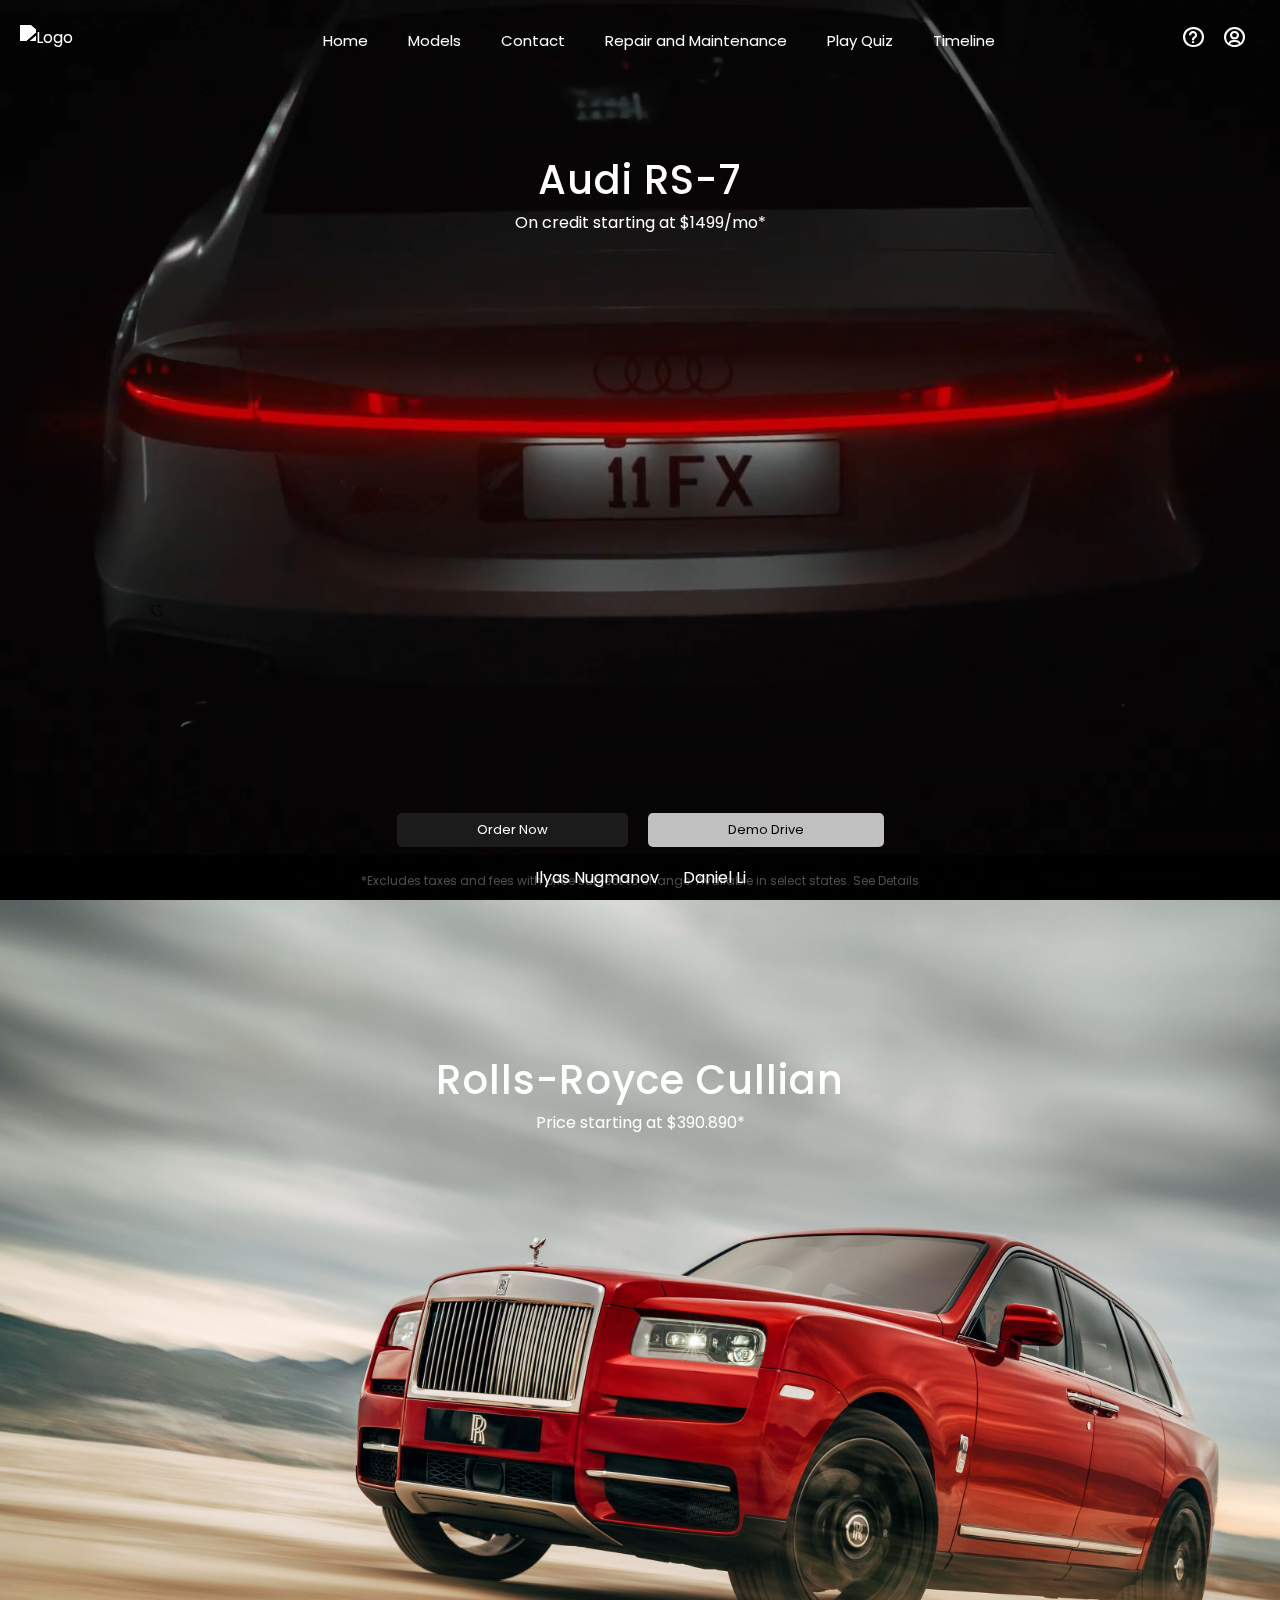
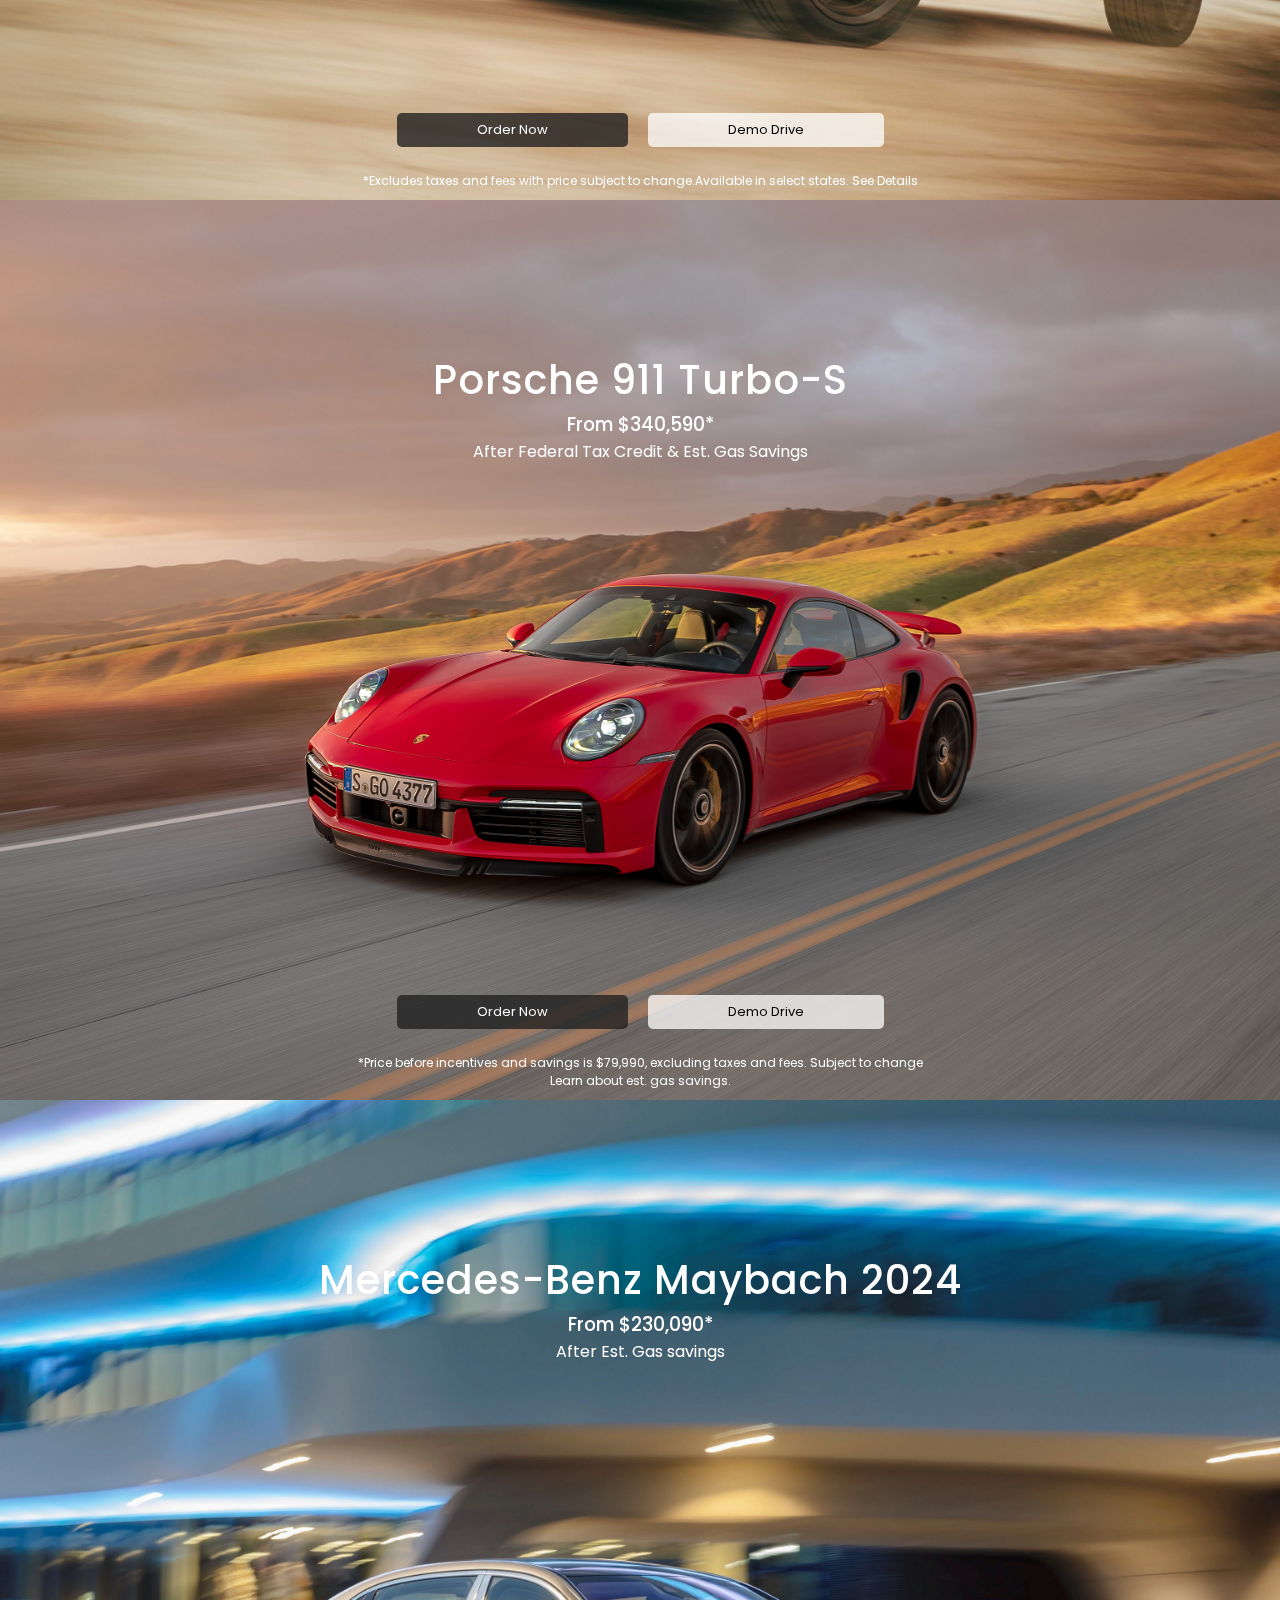
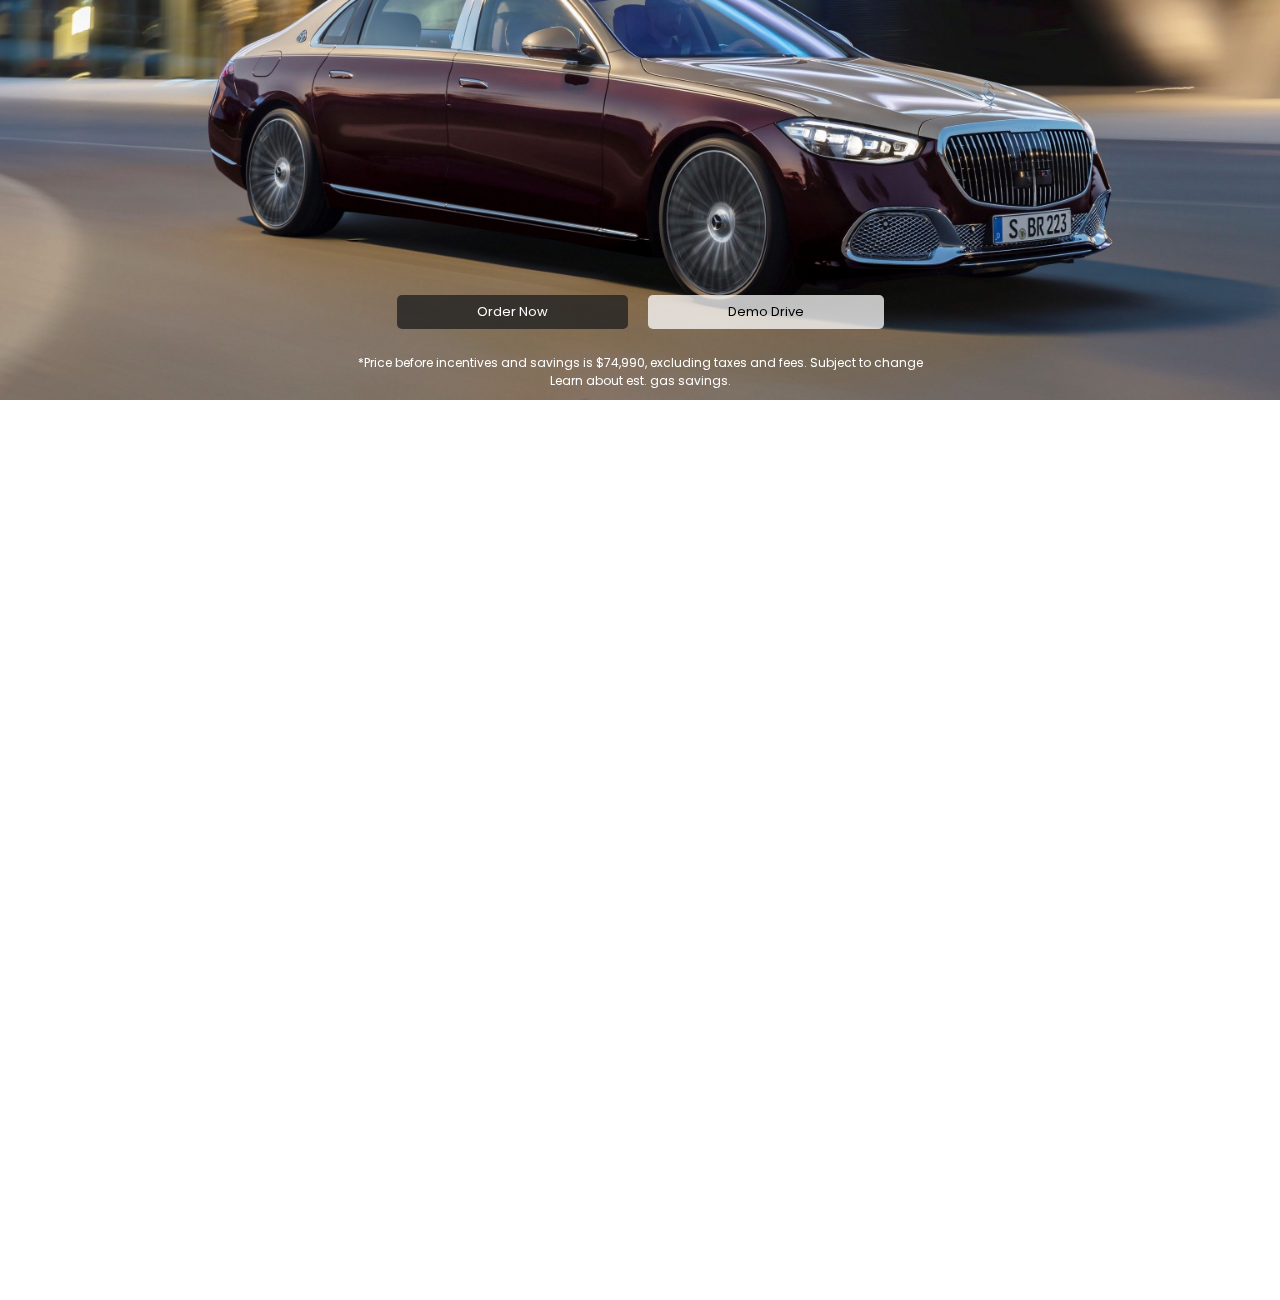
==== commit d8c57b09: "Merge branch 'main' of https://github.com/m1roxx/Car-Showroom" ====
--- a/index.html
+++ b/index.html
@@ -19,6 +19,7 @@
         <li><a href="contact.html">Contact</a></li>
         <li><a href="repair.html">Repair and Maintenance</a></li>
         <li><a href="quiz.html">Play Quiz</a></li>
+        <li><a href="timeline.html">Timeline</a></li>
         
       </ul>
       <div class="icons">
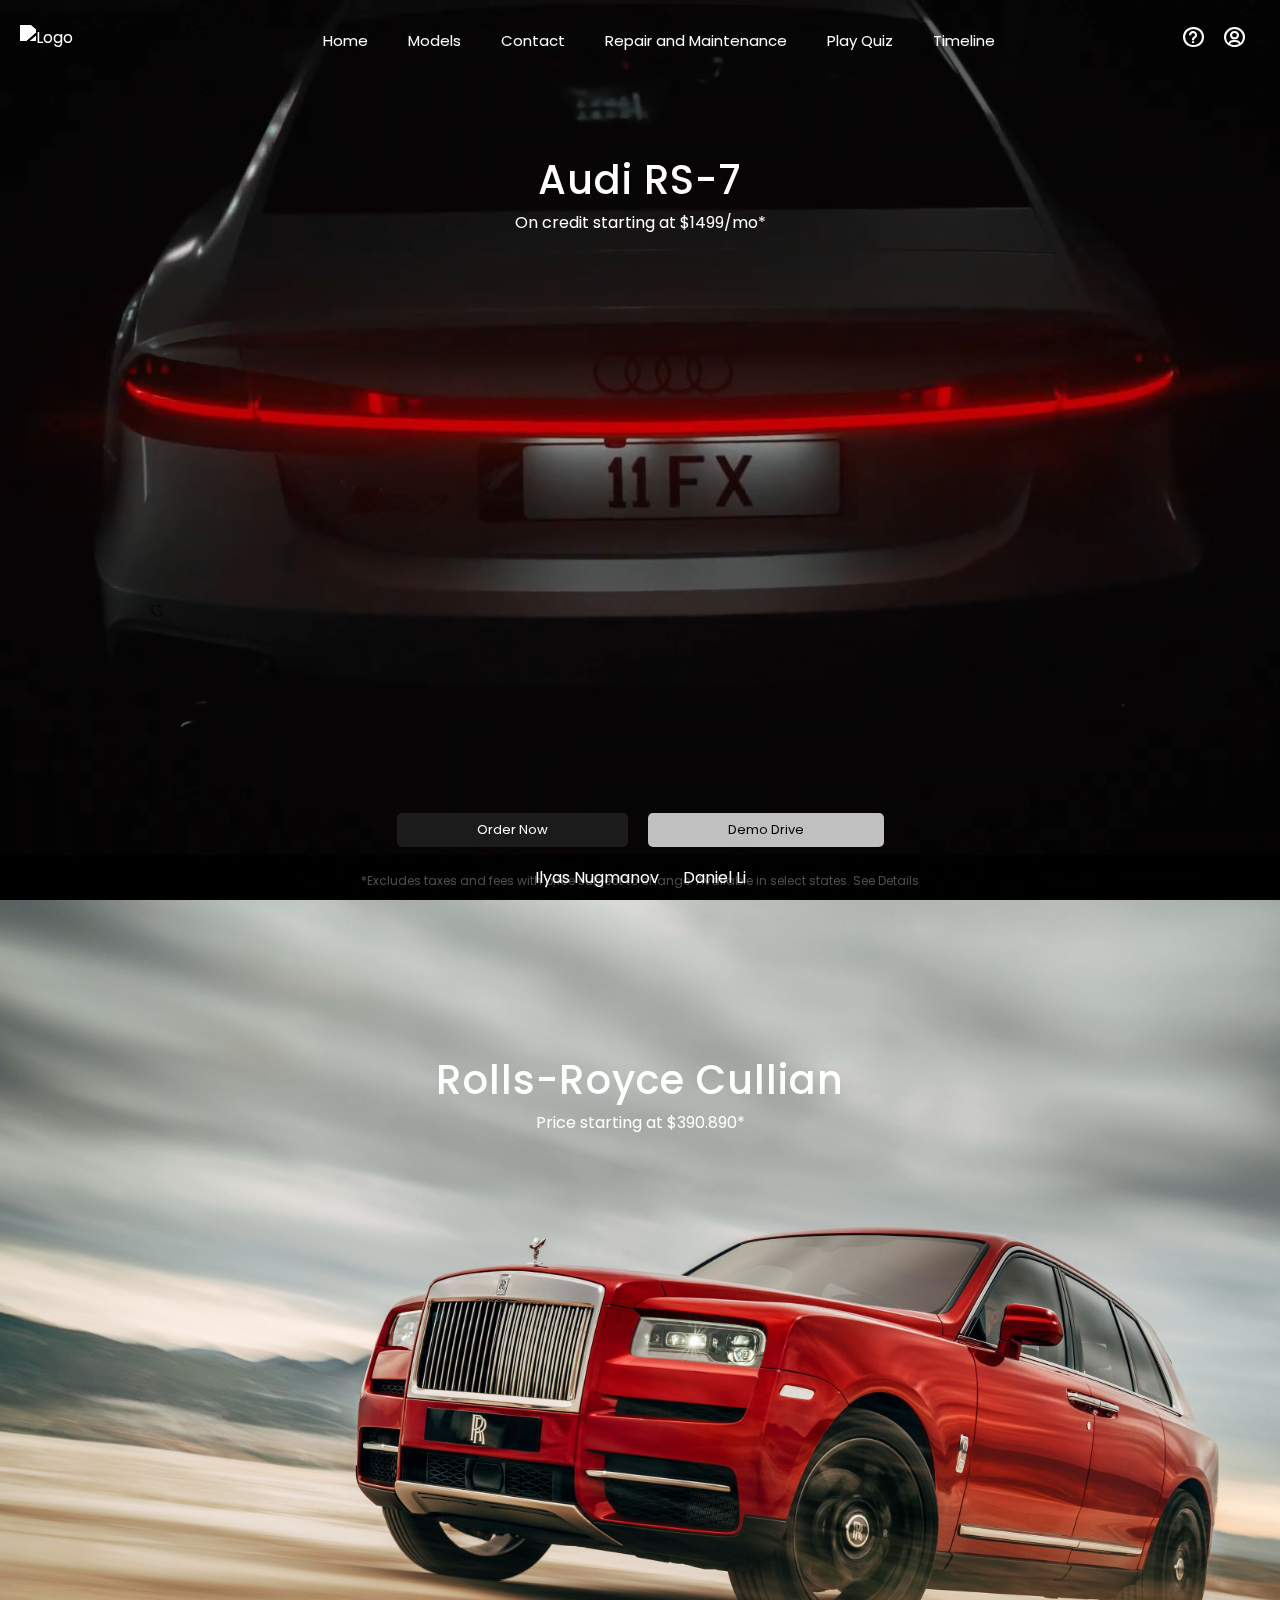
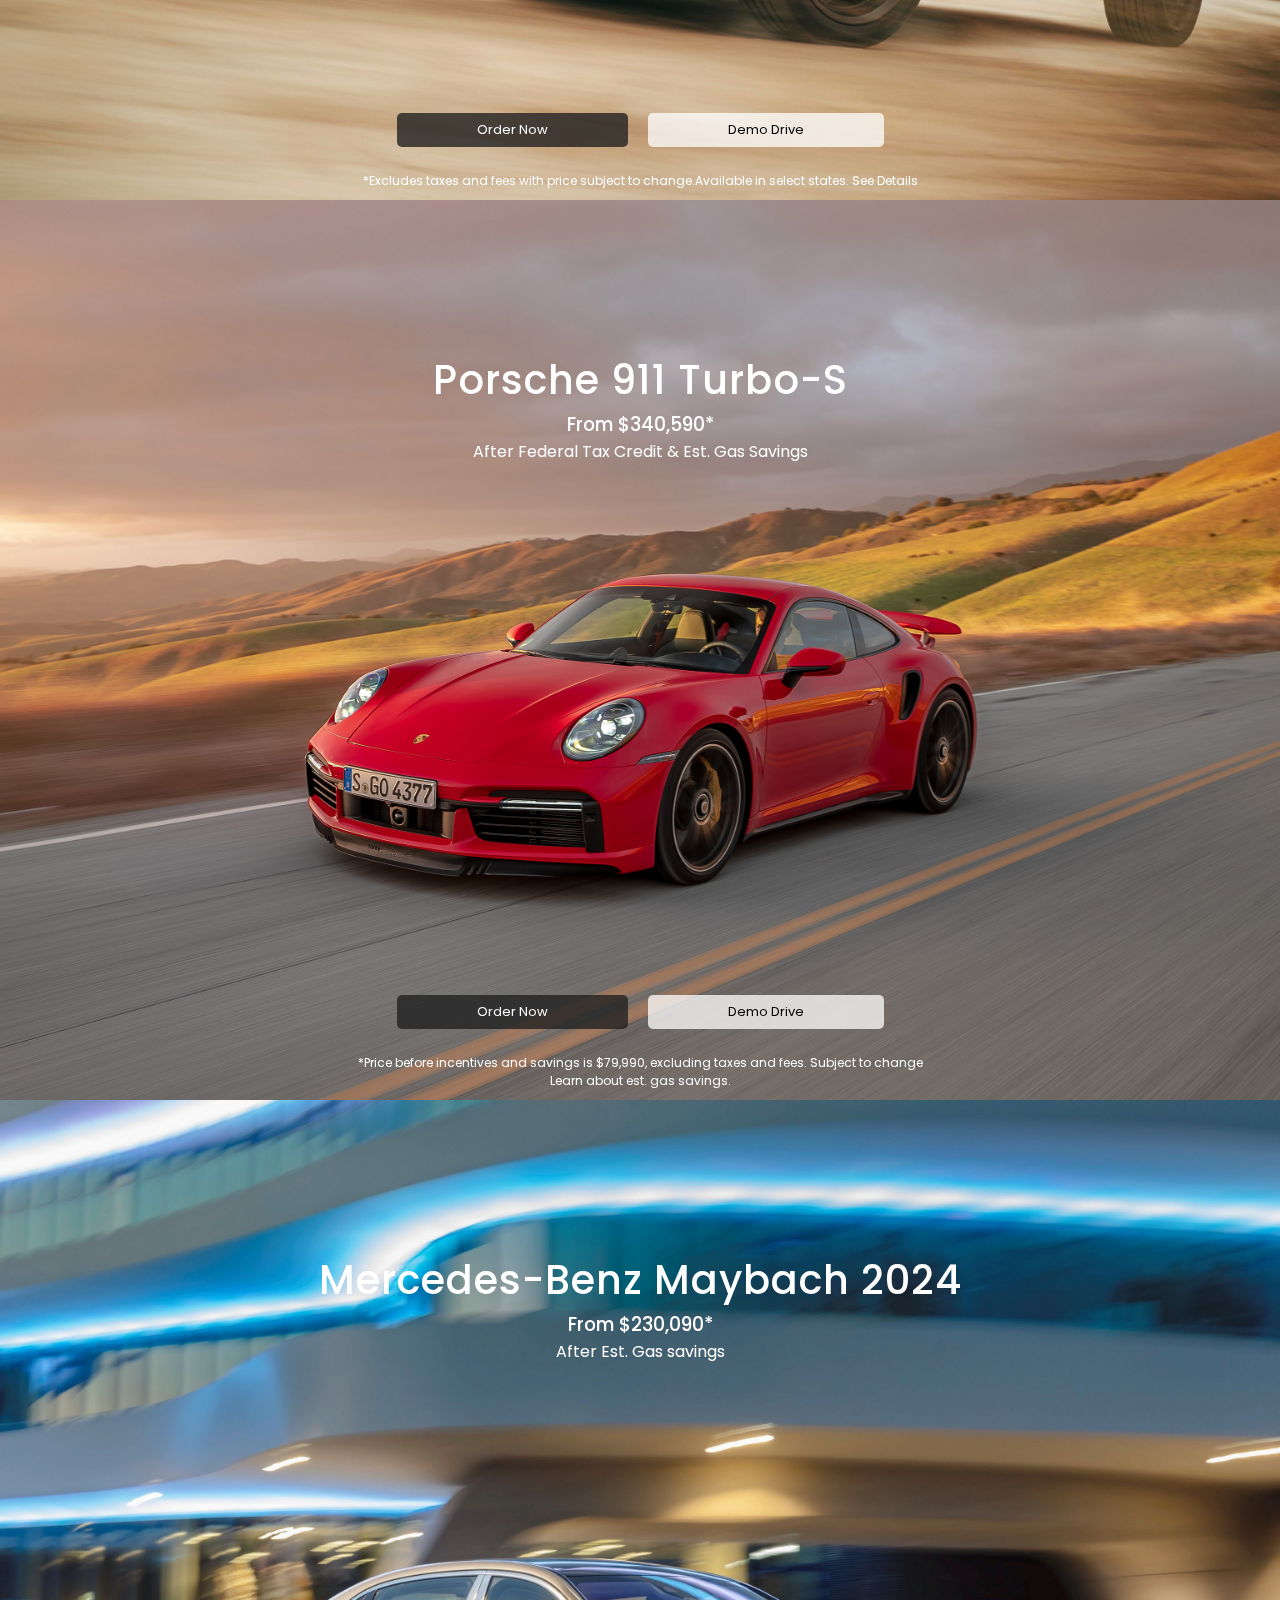
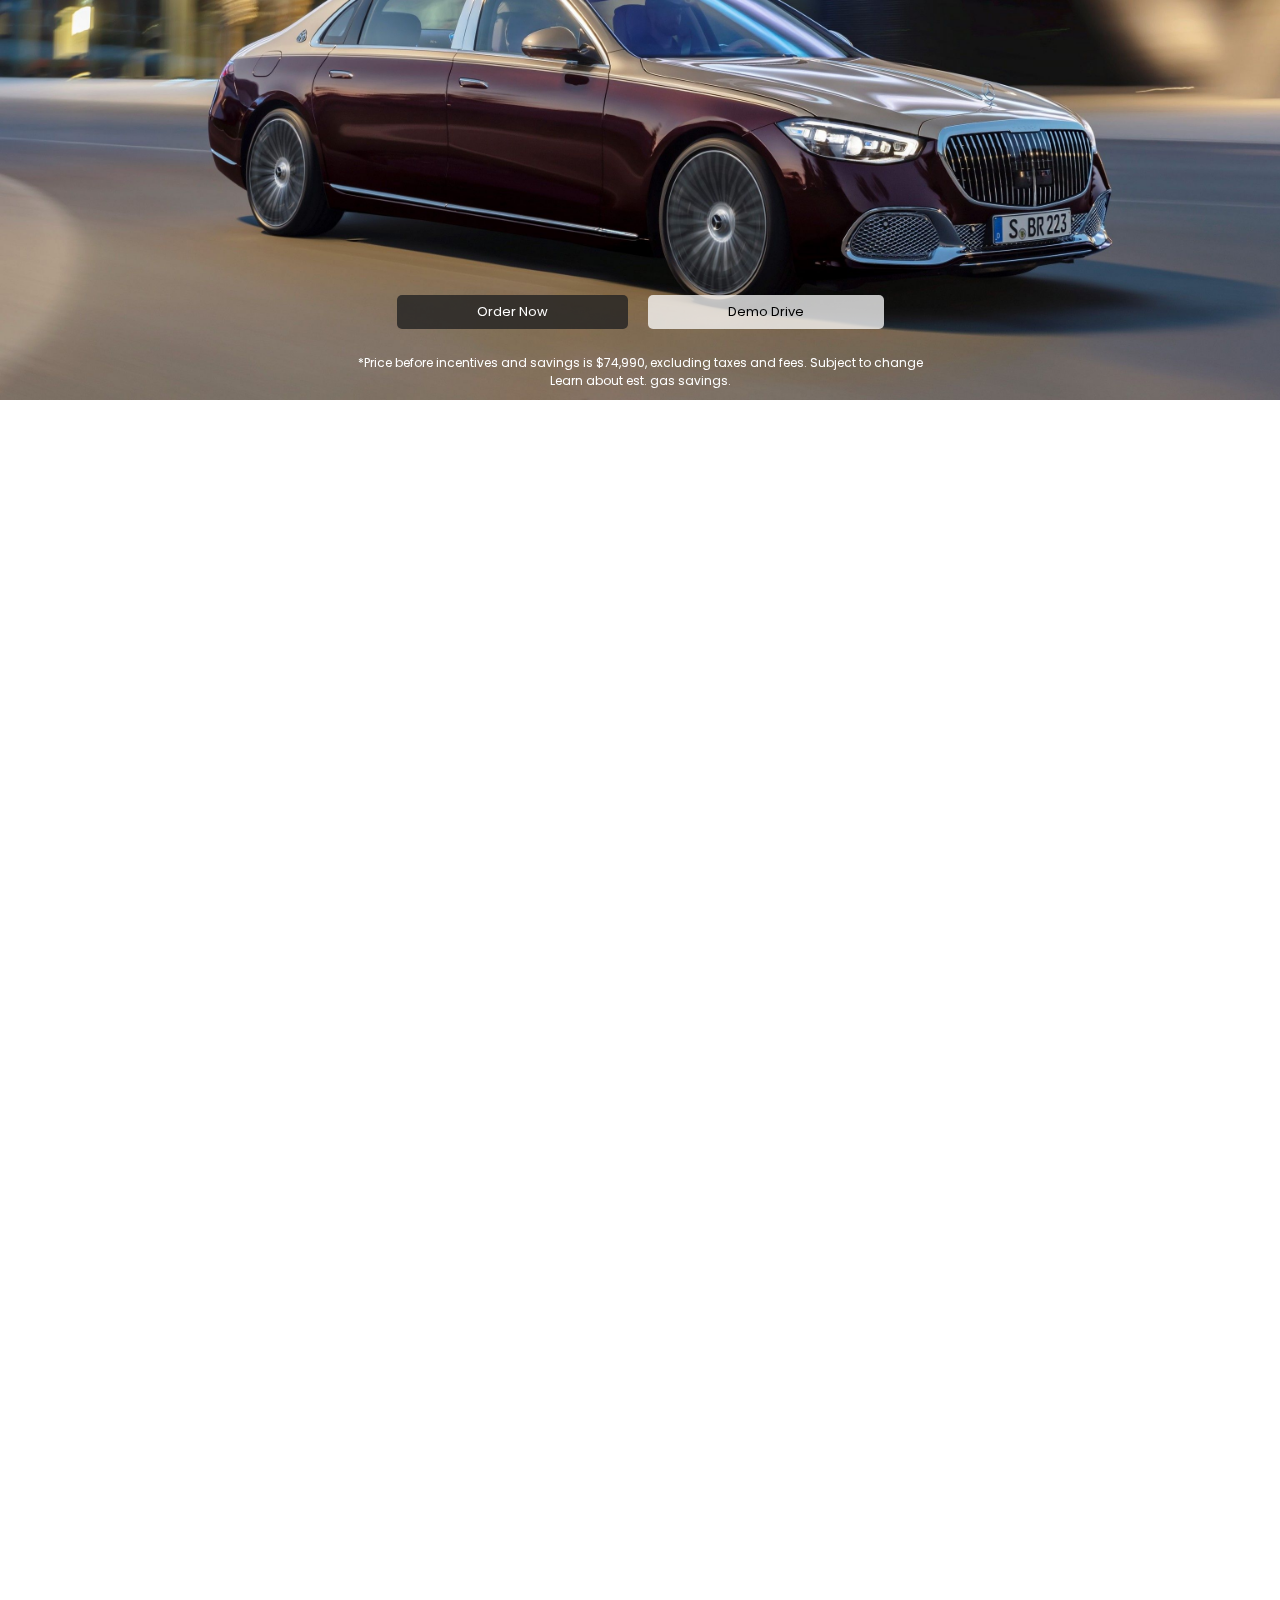
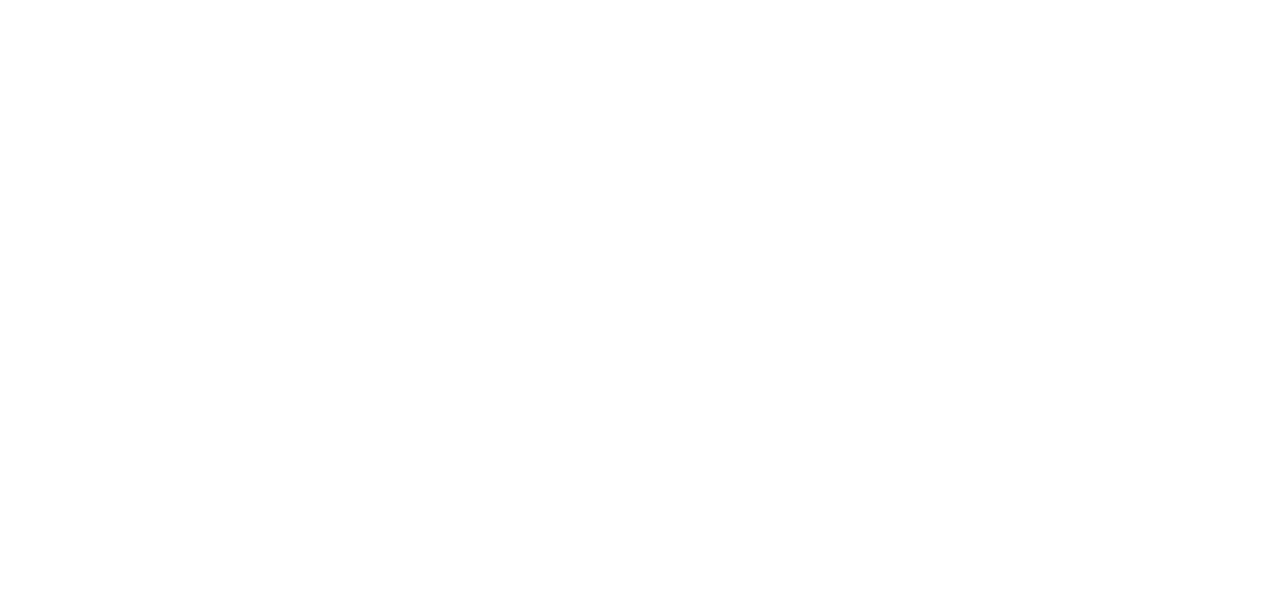
==== commit e88c6a5a: "Merge branch 'main' of https://github.com/m1roxx/Car-Showroom" ====
--- a/index.html
+++ b/index.html
@@ -5,7 +5,7 @@
     <meta name="viewport" content="width=device-width, initial-scale=1.0" />
     <link rel="stylesheet" href="style.css" />
     <link href="https://unpkg.com/boxicons@2.1.4/css/boxicons.min.css" rel="stylesheet" />
-    
+    <link rel="stylesheet" href="https://unpkg.com/leaflet@1.9.4/dist/leaflet.css" />
     <title>Car Showroom Website</title>
   </head>
   <body>
@@ -120,10 +120,16 @@
           </div>
         </div>
       </li>
+      <li>
+        <div id="map"></div>
+      </li>
     </ul>
 
     <footer>
       <p>Ilyas Nugmanov &emsp; Daniel Li</p>
     </footer>
+
+    <script src="index.js"></script>
+    <script src="https://unpkg.com/leaflet@1.9.4/dist/leaflet.js"></script>
   </body>
 </html>--- a/style.css
+++ b/style.css
@@ -165,3 +165,7 @@
   background-color: rgba(0, 0, 0, 0.7);
 }
 
+#map {
+  width: 100%;
+  height: 100%
+}